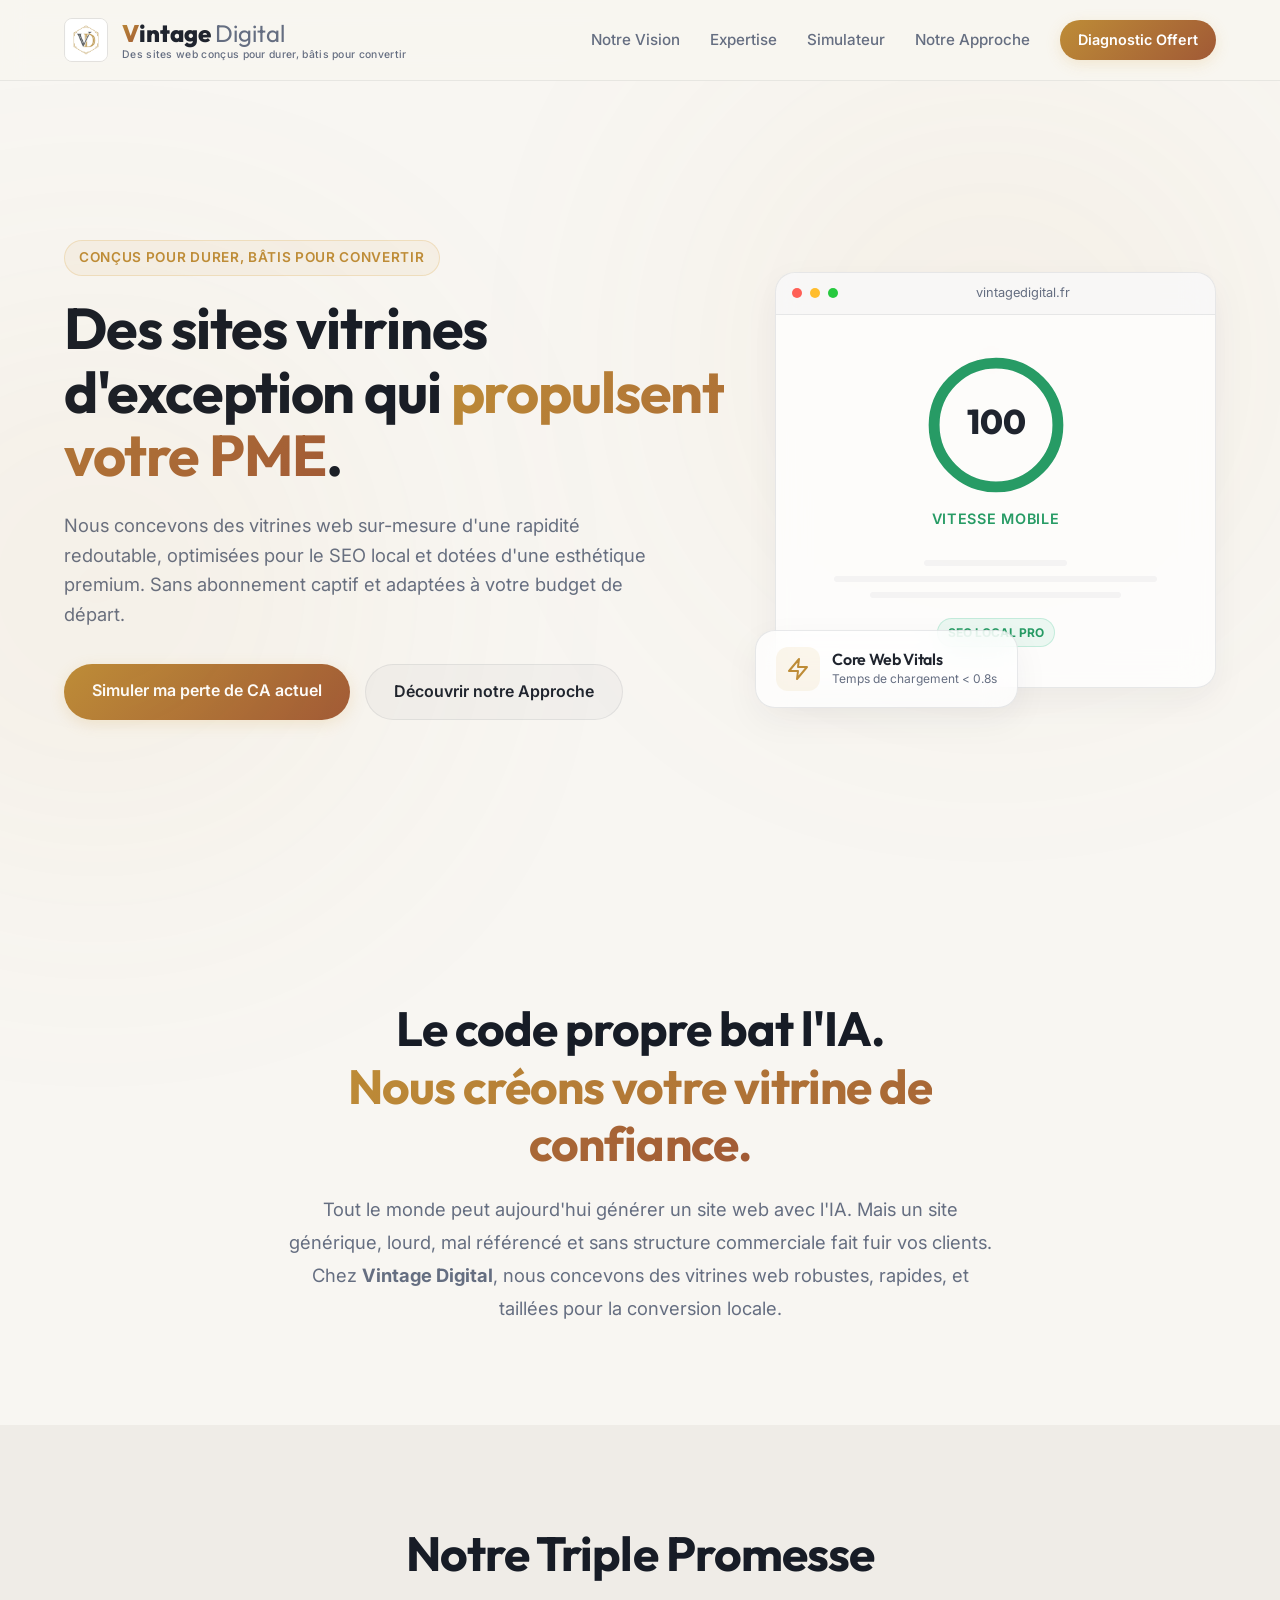
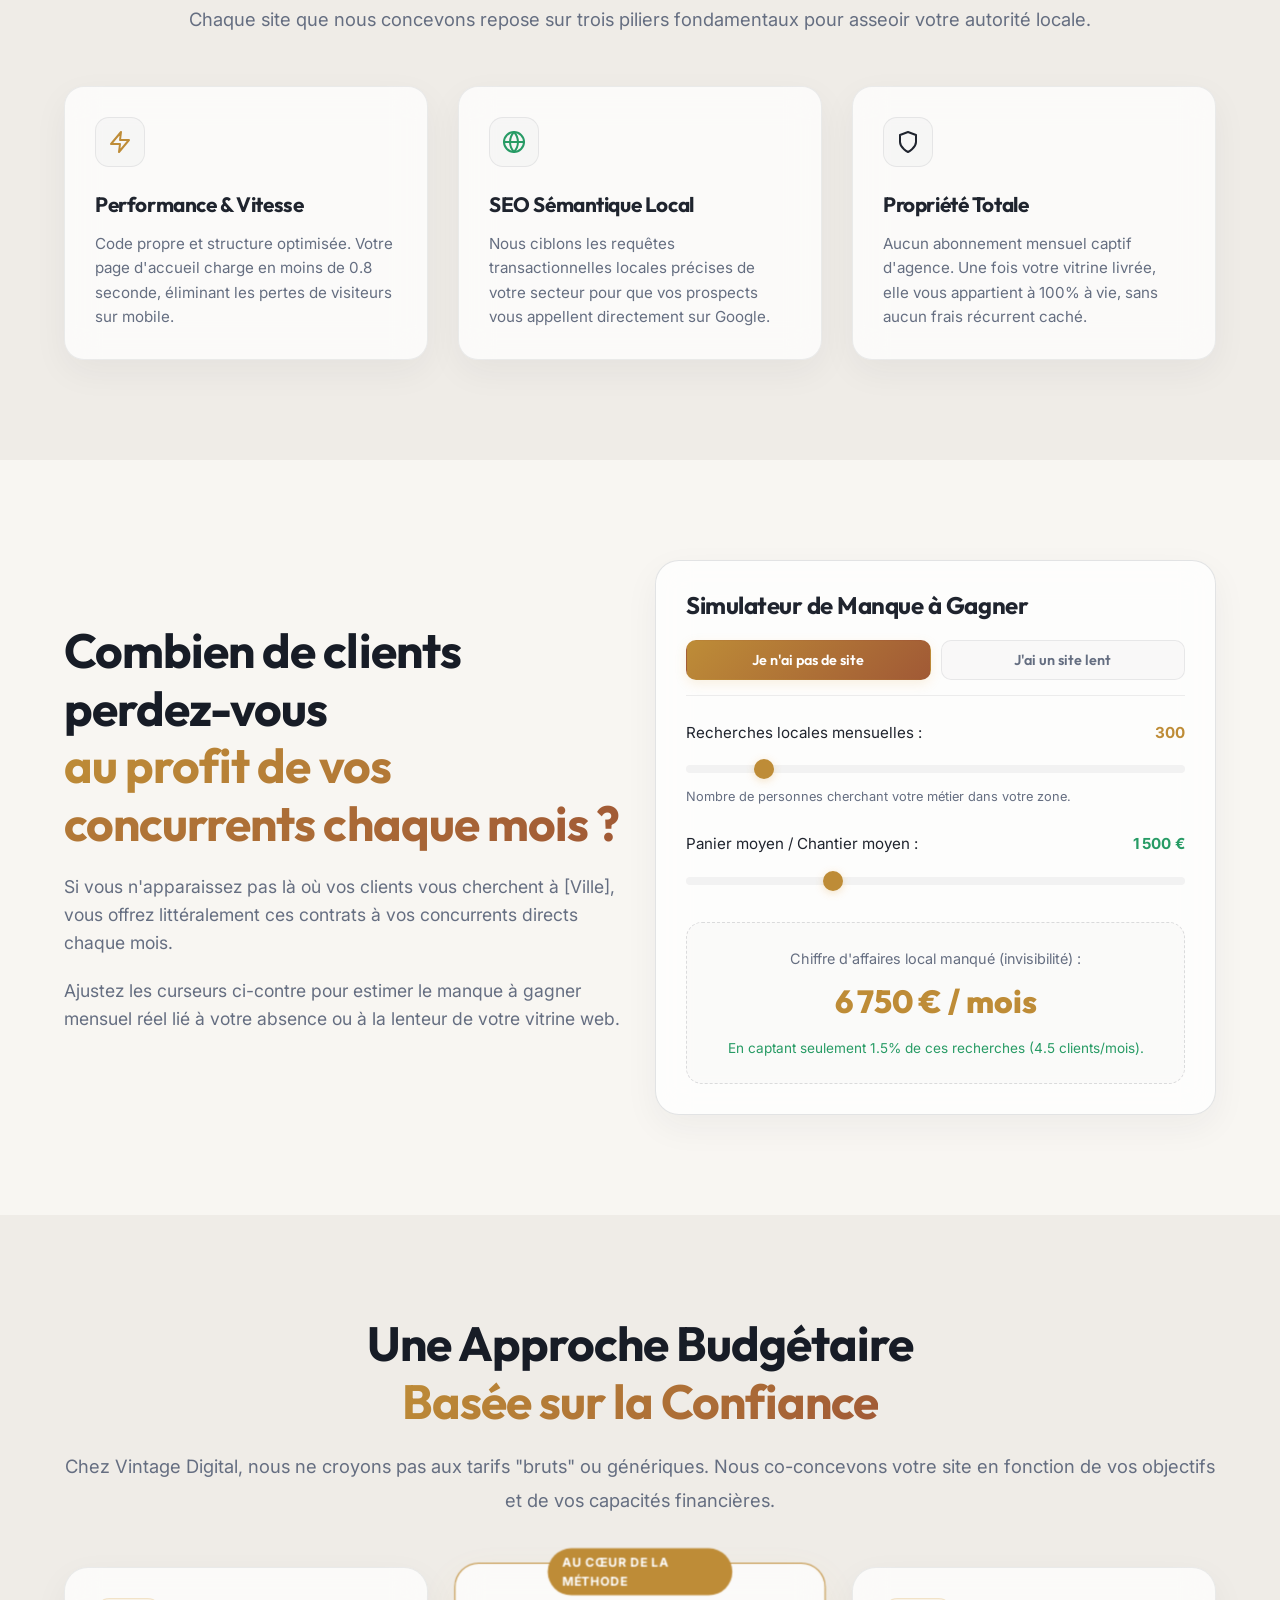
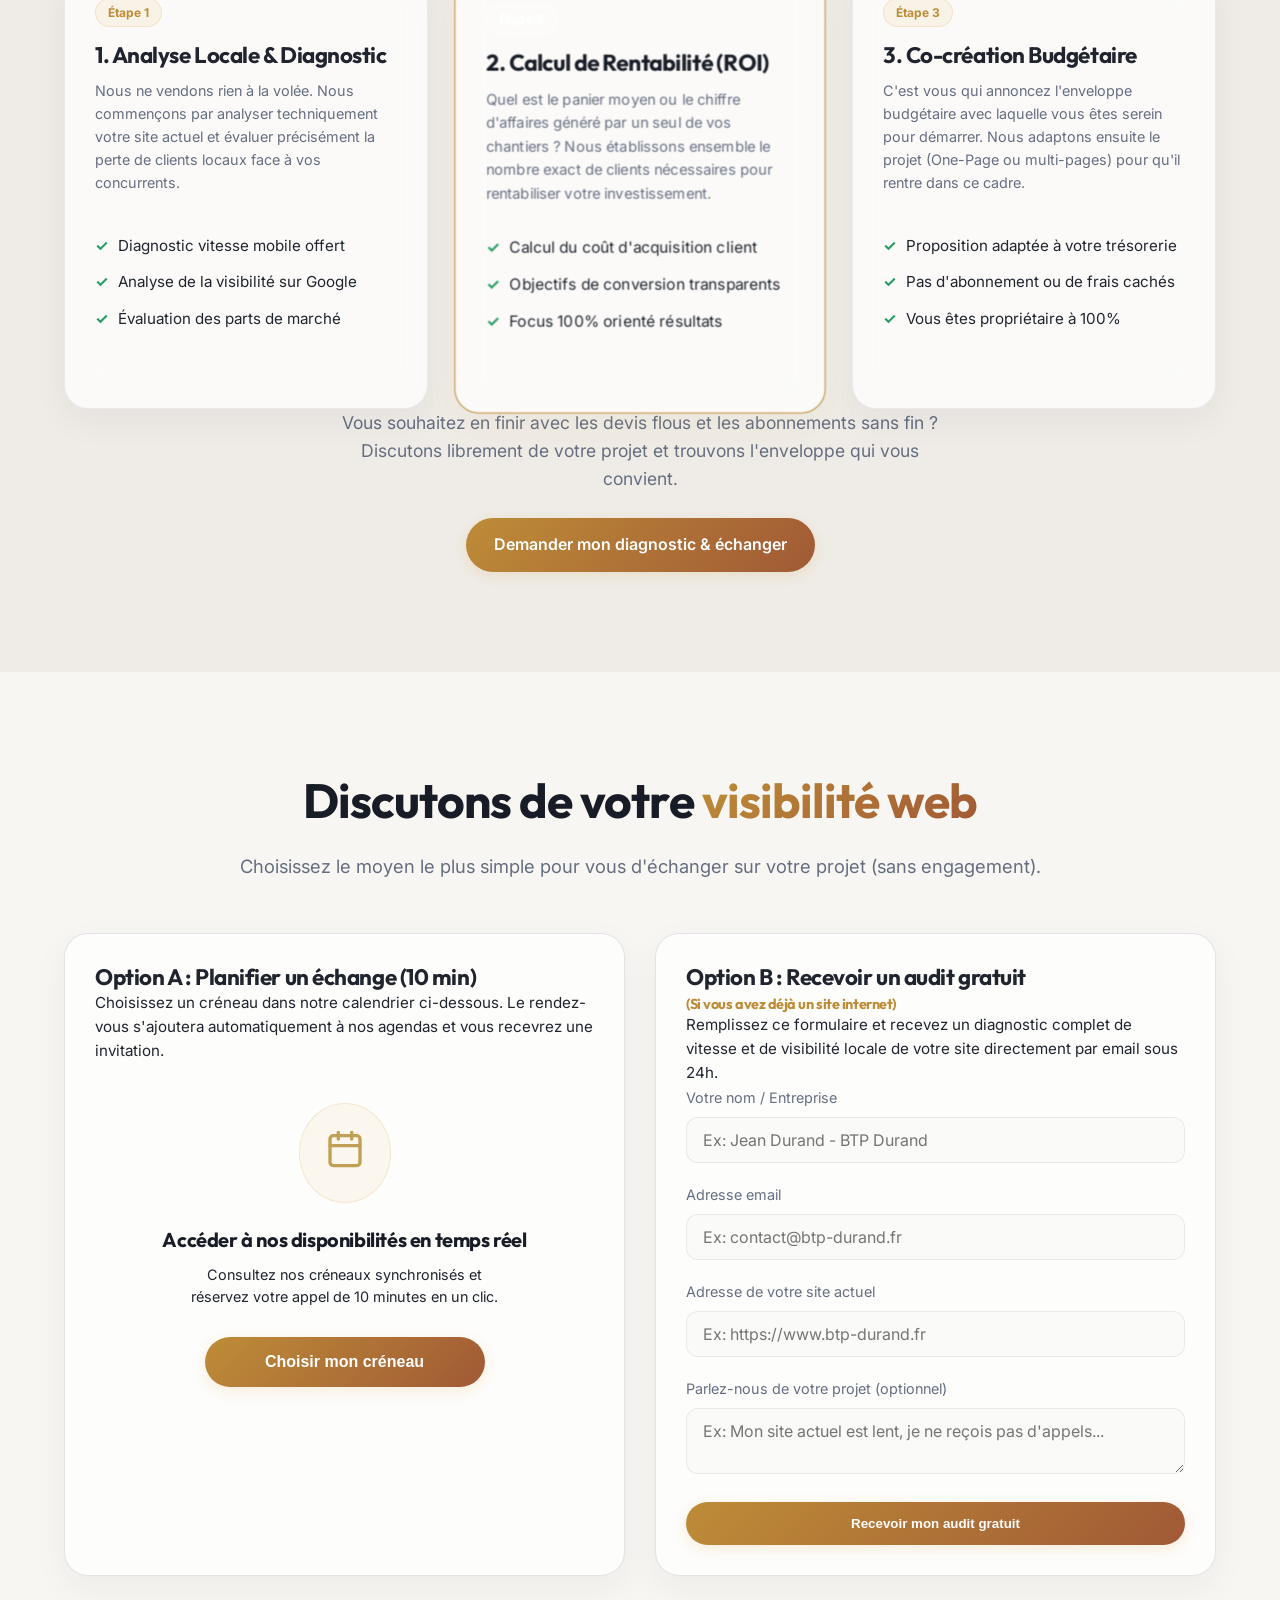
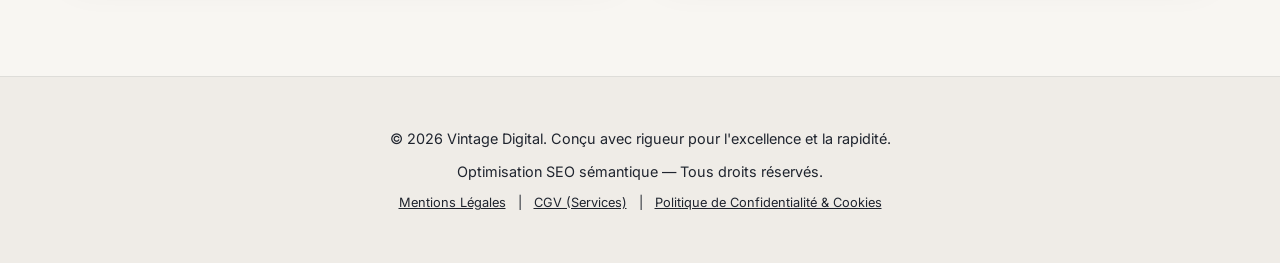
==== index.html @ baa90aeb "Initial commit - Vintage Digital" ====
<!DOCTYPE html>
<html lang="fr">
<head>
    <meta charset="UTF-8">
    <meta name="viewport" content="width=device-width, initial-scale=1.0">
    <title>Vintage Digital — Créateur de Vitrines Web Premium & SEO pour PME</title>
    <meta name="description" content="Vintage Digital conçoit des sites vitrines propres, robustes, ultra-rapides et optimisés pour le SEO. Propulsez votre entreprise locale grâce à un design d'exception.">
    <!-- Google Fonts -->
    <link rel="preconnect" href="https://fonts.googleapis.com">
    <link rel="preconnect" href="https://fonts.gstatic.com" crossorigin>
    <link href="https://fonts.googleapis.com/css2?family=Inter:wght@300;400;500;600;700&family=Outfit:wght@400;500;600;700;800&display=swap" rel="stylesheet">
    <!-- Style CSS -->
    <link rel="stylesheet" href="index.css">
</head>
<body>

    <!-- Header / Navigation -->
    <header class="main-header">
        <div class="container header-container">
            <a href="#" class="logo flex items-center">
                <img src="logo.png" alt="Vintage Digital Logo" class="header-logo">
                <div class="logo-text">
                    <span class="logo-brand"><span class="logo-accent">V</span>intage <span class="logo-sub">Digital</span></span>
                    <span class="logo-slogan">Des sites web conçus pour durer, bâtis pour convertir</span>
                </div>
            </a>
            <nav class="main-nav" id="main-nav">
                <a href="#about" class="nav-link">Notre Vision</a>
                <a href="#features" class="nav-link">Expertise</a>
                <a href="#calculator" class="nav-link">Simulateur</a>
                <a href="#pricing" class="nav-link">Notre Approche</a>
                <a href="#contact" class="btn-wow btn-nav">Diagnostic Offert</a>
            </nav>
            <button class="menu-toggle" id="menu-toggle" aria-label="Ouvrir le menu">
                <svg width="24" height="24" viewBox="0 0 24 24" fill="none" stroke="currentColor" stroke-width="2" stroke-linecap="round" stroke-linejoin="round"><line x1="3" y1="12" x2="21" y2="12"></line><line x1="3" y1="6" x2="21" y2="6"></line><line x1="3" y1="18" x2="21" y2="18"></line></svg>
            </button>
        </div>
    </header>

    <!-- Hero Section -->
    <section class="hero-section">
        <div class="glow-orb orb-1"></div>
        <div class="glow-orb orb-2"></div>
        <div class="container hero-container">
            <div class="hero-content">
                <div class="badge">Conçus pour durer, bâtis pour convertir</div>
                <h1 class="hero-title">
                    Des sites vitrines d'exception qui <span class="gradient-text">propulsent votre PME</span>.
                </h1>
                <p class="hero-description">
                    Nous concevons des vitrines web sur-mesure d'une rapidité redoutable, optimisées pour le SEO local et dotées d'une esthétique premium. Sans abonnement captif et adaptées à votre budget de départ.
                </p>
                <div class="hero-actions">
                    <a href="#calculator" class="btn-wow">Simuler ma perte de CA actuel</a>
                    <a href="#pricing" class="btn-secondary">Découvrir notre Approche</a>
                </div>
            </div>
            
            <div class="hero-visual">
                <div class="glass-card visual-card animate-float">
                    <div class="visual-card-header">
                        <span class="dot red"></span>
                        <span class="dot yellow"></span>
                        <span class="dot green"></span>
                        <span class="url">vintagedigital.fr</span>
                    </div>
                    <div class="visual-card-body">
                        <div class="performance-circle">
                            <svg viewBox="0 0 36 36" class="circular-chart emerald">
                                <path class="circle-bg" d="M18 2.0845 a 15.9155 15.9155 0 0 1 0 31.831 a 15.9155 15.9155 0 0 1 0 -31.831" />
                                <path class="circle" stroke-dasharray="100, 100" d="M18 2.0845 a 15.9155 15.9155 0 0 1 0 31.831 a 15.9155 15.9155 0 0 1 0 -31.831" />
                                <text x="18" y="20.35" class="percentage">100</text>
                             </svg>
                            <span class="label">Vitesse Mobile</span>
                        </div>
                        <div class="mockup-content">
                            <div class="line short"></div>
                            <div class="line long"></div>
                            <div class="line medium"></div>
                            <div class="badge-mini">SEO LOCAL PRO</div>
                        </div>
                    </div>
                </div>
                
                <!-- Floating Google PageSpeed widget -->
                <div class="glass-card logo-widget animate-float-delayed">
                    <div class="logo-widget-inner">
                        <div class="icon-pulse">
                            <svg width="24" height="24" viewBox="0 0 24 24" fill="none" stroke="currentColor" stroke-width="2" stroke-linecap="round" stroke-linejoin="round" class="text-accent"><polygon points="13 2 3 14 12 14 11 22 21 10 12 10 13 2"></polygon></svg>
                        </div>
                        <div>
                            <h4>Core Web Vitals</h4>
                            <p>Temps de chargement &lt; 0.8s</p>
                        </div>
                    </div>
                </div>
            </div>
        </div>
    </section>

    <!-- Vision / About -->
    <section id="about" class="section">
        <div class="container text-center max-w-3xl">
            <h2 class="section-title">Le code propre bat l'IA.<br><span class="gradient-text">Nous créons votre vitrine de confiance.</span></h2>
            <p class="section-subtitle">
                Tout le monde peut aujourd'hui générer un site web avec l'IA. Mais un site générique, lourd, mal référencé et sans structure commerciale fait fuir vos clients. Chez <strong>Vintage Digital</strong>, nous concevons des vitrines web robustes, rapides, et taillées pour la conversion locale.
            </p>
        </div>
    </section>

    <!-- Features / Expertise -->
    <section id="features" class="section bg-alt">
        <div class="container">
            <div class="text-center mb-50">
                <h2 class="section-title">Notre Triple Promesse</h2>
                <p class="section-subtitle">Chaque site que nous concevons repose sur trois piliers fondamentaux pour asseoir votre autorité locale.</p>
            </div>
            
            <div class="grid grid-3">
                <!-- Feature 1 -->
                <div class="glass-card feature-card">
                    <div class="feature-icon">
                        <svg width="24" height="24" viewBox="0 0 24 24" fill="none" stroke="currentColor" stroke-width="2" stroke-linecap="round" stroke-linejoin="round" class="text-indigo"><polygon points="13 2 3 14 12 14 11 22 21 10 12 10 13 2"></polygon></svg>
                    </div>
                    <h3>Performance & Vitesse</h3>
                    <p>Code propre et structure optimisée. Votre page d'accueil charge en moins de 0.8 seconde, éliminant les pertes de visiteurs sur mobile.</p>
                </div>
                
                <!-- Feature 2 -->
                <div class="glass-card feature-card">
                    <div class="feature-icon">
                        <svg width="24" height="24" viewBox="0 0 24 24" fill="none" stroke="currentColor" stroke-width="2" stroke-linecap="round" stroke-linejoin="round" class="text-emerald"><circle cx="12" cy="12" r="10"></circle><line x1="2" y1="12" x2="22" y2="12"></line><path d="M12 2a15.3 15.3 0 0 1 4 10 15.3 15.3 0 0 1-4 10 15.3 15.3 0 0 1-4-10 15.3 15.3 0 0 1 4-10z"></path></svg>
                    </div>
                    <h3>SEO Sémantique Local</h3>
                    <p>Nous ciblons les requêtes transactionnelles locales précises de votre secteur pour que vos prospects vous appellent directement sur Google.</p>
                </div>
                
                <!-- Feature 3 -->
                <div class="glass-card feature-card">
                    <div class="feature-icon">
                        <svg width="24" height="24" viewBox="0 0 24 24" fill="none" stroke="currentColor" stroke-width="2" stroke-linecap="round" stroke-linejoin="round" class="text-pink"><path d="M12 22s8-4 8-10V5l-8-3-8 3v7c0 6 8 10 8 10z"></path></svg>
                    </div>
                    <h3>Propriété Totale</h3>
                    <p>Aucun abonnement mensuel captif d'agence. Une fois votre vitrine livrée, elle vous appartient à 100% à vie, sans aucun frais récurrent caché.</p>
                </div>
            </div>
        </div>
    </section>

    <!-- Interactive Calculator -->
    <section id="calculator" class="section">
        <div class="container">
            <div class="grid grid-2-equal items-center">
                <div>
                    <h2 class="section-title">Combien de clients perdez-vous <br><span class="gradient-text">au profit de vos concurrents chaque mois ?</span></h2>
                    <p class="section-description" id="calc-desc-text">
                        Si vous n'apparaissez pas là où vos clients vous cherchent à [Ville], vous offrez littéralement ces contrats à vos concurrents directs chaque mois.
                    </p>
                    <p class="section-description text-muted" id="calc-hint-text">
                        Ajustez les curseurs ci-contre pour estimer le manque à gagner mensuel réel lié à votre absence ou à la lenteur de votre vitrine web.
                    </p>
                </div>
                
                <div>
                    <div class="glass-card calc-card">
                        <h3>Simulateur de Manque à Gagner</h3>
                        
                        <div class="calc-tabs">
                            <button class="calc-tab-btn active" id="tab-no-site" type="button">Je n'ai pas de site</button>
                            <button class="calc-tab-btn" id="tab-slow-site" type="button">J'ai un site lent</button>
                        </div>
                        
                        <!-- Path A: No site -->
                        <div id="inputs-no-site" class="calc-inputs-container">
                            <div class="calc-input-group">
                                <label for="volume-range">Recherches locales mensuelles : <span id="volume-val" class="text-indigo font-bold">300</span></label>
                                <input type="range" id="volume-range" min="100" max="1500" step="50" value="300">
                                <span class="range-hint">Nombre de personnes cherchant votre métier dans votre zone.</span>
                            </div>
                            
                            <div class="calc-input-group">
                                <label for="client-val-range">Panier moyen / Chantier moyen : <span id="client-val-val" class="text-emerald font-bold">1 500 €</span></label>
                                <input type="range" id="client-val-range" min="100" max="5000" step="100" value="1500">
                            </div>
                        </div>
                        
                        <!-- Path B: Slow site (hidden by default) -->
                        <div id="inputs-slow-site" class="calc-inputs-container hidden">
                            <div class="calc-input-group">
                                <label for="speed-range">Vitesse de chargement actuelle : <span id="speed-val" class="text-indigo font-bold">4.0s</span></label>
                                <input type="range" id="speed-range" min="1" max="8" step="0.5" value="4">
                                <span class="range-hint">Recommandé par Google : <span class="text-emerald font-bold">&lt; 1s</span></span>
                            </div>
                            
                            <div class="calc-input-group">
                                <label for="rev-range">Chiffre d'affaires mensuel estimé : <span id="rev-val" class="text-emerald font-bold">15 000 €</span></label>
                                <input type="range" id="rev-range" min="2000" max="80000" step="2000" value="15000">
                            </div>
                        </div>
                        
                        <!-- Shared Result -->
                        <div class="calc-result">
                            <span class="result-label" id="result-label-text">Manque à gagner mensuel estimé :</span>
                            <span class="result-value" id="loss-val">4 500 € / mois</span>
                            <p class="result-note" id="result-note-text">Avec un site vitrine optimisé Vintage Digital, captez ces appels en continu.</p>
                        </div>
                    </div>
                </div>
            </div>
        </div>
    </section>

    <!-- Pricing Section / Notre Approche -->
    <section id="pricing" class="section bg-alt">
        <div class="container">
            <div class="text-center mb-50">
                <h2 class="section-title">Une Approche Budgétaire <br><span class="gradient-text">Basée sur la Confiance</span></h2>
                <p class="section-subtitle">Chez Vintage Digital, nous ne croyons pas aux tarifs "bruts" ou génériques. Nous co-concevons votre site en fonction de vos objectifs et de vos capacités financières.</p>
            </div>
            
            <div class="grid grid-3">
                <!-- Step 1 -->
                <div class="glass-card pricing-card">
                    <div class="plan-header">
                        <div class="badge-step">Étape 1</div>
                        <h4>1. Analyse Locale & Diagnostic</h4>
                        <p class="plan-desc" style="margin-top: 10px;">Nous ne vendons rien à la volée. Nous commençons par analyser techniquement votre site actuel et évaluer précisément la perte de clients locaux face à vos concurrents.</p>
                    </div>
                    <div class="plan-features">
                        <ul>
                            <li><span class="check">✓</span> Diagnostic vitesse mobile offert</li>
                            <li><span class="check">✓</span> Analyse de la visibilité sur Google</li>
                            <li><span class="check">✓</span> Évaluation des parts de marché</li>
                        </ul>
                    </div>
                </div>
                
                <!-- Step 2 (Featured) -->
                <div class="glass-card pricing-card featured">
                    <div class="popular-badge">Au cœur de la méthode</div>
                    <div class="plan-header">
                        <div class="badge-step-light">Étape 2</div>
                        <h4 style="color: var(--color-slate-dark);">2. Calcul de Rentabilité (ROI)</h4>
                        <p class="plan-desc" style="color: var(--text-muted); margin-top: 10px;">Quel est le panier moyen ou le chiffre d'affaires généré par un seul de vos chantiers ? Nous établissons ensemble le nombre exact de clients nécessaires pour rentabiliser votre investissement.</p>
                    </div>
                    <div class="plan-features">
                        <ul>
                            <li><span class="check">✓</span> Calcul du coût d'acquisition client</li>
                            <li><span class="check">✓</span> Objectifs de conversion transparents</li>
                            <li><span class="check">✓</span> Focus 100% orienté résultats</li>
                        </ul>
                    </div>
                </div>
                
                <!-- Step 3 -->
                <div class="glass-card pricing-card">
                    <div class="plan-header">
                        <div class="badge-step">Étape 3</div>
                        <h4>3. Co-création Budgétaire</h4>
                        <p class="plan-desc" style="margin-top: 10px;">C'est vous qui annoncez l'enveloppe budgétaire avec laquelle vous êtes serein pour démarrer. Nous adaptons ensuite le projet (One-Page ou multi-pages) pour qu'il rentre dans ce cadre.</p>
                    </div>
                    <div class="plan-features">
                        <ul>
                            <li><span class="check">✓</span> Proposition adaptée à votre trésorerie</li>
                            <li><span class="check">✓</span> Pas d'abonnement ou de frais cachés</li>
                            <li><span class="check">✓</span> Vous êtes propriétaire à 100%</li>
                        </ul>
                    </div>
                </div>
            </div>
            
            <div class="text-center mt-50">
                <p class="section-description" style="max-width: 600px; margin: 0 auto 25px auto;">
                    Vous souhaitez en finir avec les devis flous et les abonnements sans fin ? Discutons librement de votre projet et trouvons l'enveloppe qui vous convient.
                </p>
                <a href="#contact" class="btn-wow">Demander mon diagnostic & échanger</a>
            </div>
        </div>
    </section>

    <!-- Contact Section -->
    <section id="contact" class="section">
        <div class="container">
            <div class="text-center mb-50">
                <h2 class="section-title">Discutons de votre <span class="gradient-text">visibilité web</span></h2>
                <p class="section-subtitle">Choisissez le moyen le plus simple pour vous d'échanger sur votre projet (sans engagement).</p>
            </div>
            
            <div class="grid grid-2-equal">
                <!-- Column 1: Calendly -->
                <div class="glass-card contact-card">
                    <h3 class="mb-20" style="font-size: 1.4rem;">Option A : Planifier un échange (10 min)</h3>
                    <p class="text-muted mb-20" style="font-size: 0.95rem;">Choisissez un créneau dans notre calendrier ci-dessous. Le rendez-vous s'ajoutera automatiquement à nos agendas et vous recevrez une invitation.</p>
                    
                    <!-- Cal.com Widget Custom Styled (Gold, Ardoise, Crème) -->
                    <div class="calendar-teaser-container" style="text-align: center; padding: 40px 20px; display: flex; flex-direction: column; align-items: center; justify-content: center; min-height: 350px;">
                        <div class="calendar-icon-wrapper" style="background: rgba(217, 167, 74, 0.08); border-radius: 50%; padding: 25px; margin-bottom: 25px; border: 1px solid rgba(217, 167, 74, 0.2); animation: pulse 2.5s infinite;">
                            <svg width="40" height="40" viewBox="0 0 24 24" fill="none" stroke="#bfa054" stroke-width="2" stroke-linecap="round" stroke-linejoin="round" class="feather feather-calendar"><rect x="3" y="4" width="18" height="18" rx="2" ry="2"></rect><line x1="16" y1="2" x2="16" y2="6"></line><line x1="8" y1="2" x2="8" y2="6"></line><line x1="3" y1="10" x2="21" y2="10"></line></svg>
                        </div>
                        <h4 style="font-size: 1.25rem; font-family: var(--font-heading); margin-bottom: 12px; color: var(--color-slate-dark);">Accéder à nos disponibilités en temps réel</h4>
                        <p class="text-muted" style="font-size: 0.9rem; max-width: 320px; margin-bottom: 30px; line-height: 1.5;">Consultez nos créneaux synchronisés et réservez votre appel de 10 minutes en un clic.</p>
                        
                        <button data-cal-link="vintage-digital-1aadmo/appel-decouverte-10-min" data-cal-config='{"theme":"light"}' class="btn-wow" style="padding: 16px 36px; font-size: 1rem; width: 100%; max-width: 280px;">Choisir mon créneau</button>
                    </div>

                    <script type="text/javascript">
                      (function (C, A, L) {
                        let p = function (a, ar) { a.q.push(ar); };
                        let d = C.document; C.Cal = C.Cal || function () {
                          let cal = C.Cal; let ar = arguments;
                          if (!cal.loaded) {
                            cal.ns = {}; cal.q = cal.q || [];
                            d.head.appendChild(d.createElement("script")).src = A;
                            cal.loaded = true;
                          }
                          if (ar[0] === L) {
                            const api = function () { p(api, arguments); };
                            const namespace = ar[1];
                            api.q = api.q || [];
                            if (typeof namespace === "string") {
                              cal.ns[namespace] = cal.ns[namespace] || api;
                              p(cal.ns[namespace], ar);
                              p(cal, ["initNamespace", namespace]);
                            } else p(cal, ar);
                            return;
                          }
                          p(cal, ar);
                        };
                      })(window, "https://app.cal.com/embed/embed.js", "init");
                      
                      Cal("init", { origin: "https://cal.com" });
                      Cal("ui", {
                        styles: {
                          branding: {
                            brandColor: "#bfa054"
                          }
                        }
                      });
                    </script>
                </div>
                
                <!-- Column 2: Web3Forms -->
                <div class="glass-card contact-card">
                    <h3 class="mb-20" style="font-size: 1.4rem;">Option B : Recevoir un audit gratuit <span style="font-size: 0.9rem; color: var(--color-gold); display: block; margin-top: 5px;">(Si vous avez déjà un site internet)</span></h3>
                    <p class="text-muted mb-20" style="font-size: 0.95rem;">Remplissez ce formulaire et recevez un diagnostic complet de vitesse et de visibilité locale de votre site directement par email sous 24h.</p>
                    
                    <form action="https://api.web3forms.com/submit" method="POST" id="contact-form">
                        <!-- Clé d'accès gratuite à récupérer sur web3forms.com pour contact@vintagedigital.fr -->
                        <input type="hidden" name="access_key" value="61b870ed-7a08-4e9a-b769-940f2c7f8785">
                        <input type="hidden" name="subject" value="Nouvelle demande d'audit - Vintage Digital">
                        <input type="hidden" name="from_name" value="Vintage Digital Website">
                        
                        <div class="form-group">
                            <label for="name">Votre nom / Entreprise</label>
                            <input type="text" id="name" name="name" required placeholder="Ex: Jean Durand - BTP Durand">
                        </div>
                        <div class="form-group">
                            <label for="email">Adresse email</label>
                            <input type="email" id="email" name="email" required placeholder="Ex: contact@btp-durand.fr">
                        </div>
                        <div class="form-group">
                            <label for="website">Adresse de votre site actuel</label>
                            <input type="url" id="website" name="website" required placeholder="Ex: https://www.btp-durand.fr">
                        </div>
                        <div class="form-group">
                            <label for="message">Parlez-nous de votre projet (optionnel)</label>
                            <textarea id="message" name="message" rows="2" placeholder="Ex: Mon site actuel est lent, je ne reçois pas d'appels..."></textarea>
                        </div>
                        <button type="submit" class="btn-wow w-full">Recevoir mon audit gratuit</button>
                    </form>
                    <div id="form-success" class="text-center text-emerald font-bold mt-20 hidden">
                        Merci ! Votre demande a bien été envoyée. Vous recevrez votre diagnostic par email sous 24h.
                    </div>
                </div>
            </div>
        </div>
    </section>

    <!-- Footer -->
    <footer class="main-footer">
        <div class="container text-center">
            <p>&copy; 2026 Vintage Digital. Conçu avec rigueur pour l'excellence et la rapidité.</p>
            <p class="text-muted mt-10">
                Optimisation SEO sémantique — Tous droits réservés.
            </p>
            <p class="text-muted mt-10" style="font-size: 0.8rem;">
                <a href="mentions-legales.html" style="text-decoration: underline; margin: 0 8px;">Mentions Légales</a> | 
                <a href="cgv.html" style="text-decoration: underline; margin: 0 8px;">CGV (Services)</a> | 
                <a href="politique-confidentialite.html" style="text-decoration: underline; margin: 0 8px;">Politique de Confidentialité & Cookies</a>
            </p>
        </div>
    </footer>

    <!-- Script JS -->
    <script src="index.js"></script>
</body>
</html>
---- index.css ----
/* ----------------------------------------------------
   VINTAGE DIGITAL — DESIGN SYSTEM & TOKENS (LUXURY SILK LIGHT)
------------------------------------------------------- */

:root {
    /* Color Tokens (HSL) - High-End Light Theme */
    --bg-main: hsl(40, 30%, 96%);      /* Crème de soie - Lumineux, chaleureux et rassurant */
    --bg-alt: hsl(40, 20%, 92%);       /* Sable doux pour les démarcations */
    --text-primary: hsl(220, 20%, 15%); /* Gris ardoise de luxe pour une lisibilité parfaite */
    --text-muted: hsl(220, 12%, 45%);   /* Gris ardoise atténué */
    
    --color-gold: hsl(38, 55%, 48%);    /* Or chaud brossé de prestige */
    --color-emerald: hsl(152, 60%, 38%); /* Vert Menthe - Performance / Succès */
    --color-slate-dark: hsl(220, 25%, 12%);
    
    --accent-gradient: linear-gradient(135deg, var(--color-gold) 0%, hsl(20, 50%, 42%) 100%); /* Or à Bronze */
    --accent-gradient-hover: linear-gradient(135deg, hsl(38, 65%, 52%) 0%, hsl(20, 60%, 46%) 100%);
    
    /* Spacing & Layout Tokens */
    --font-heading: 'Outfit', sans-serif;
    --font-body: 'Inter', sans-serif;
    
    /* Glossy Light Glassmorphism */
    --glass-bg: rgba(255, 255, 255, 0.75);
    --glass-border: rgba(30, 41, 59, 0.08);
    --glass-shadow: 0 12px 35px 0 rgba(30, 41, 59, 0.05);
}

/* Reset & Base Styles */
* {
    margin: 0;
    padding: 0;
    box-sizing: border-box;
}

html {
    scroll-behavior: smooth;
    font-size: 16px;
}

body {
    background-color: var(--bg-main);
    color: var(--text-primary);
    font-family: var(--font-body);
    line-height: 1.6;
    overflow-x: hidden;
}

.container {
    width: 100%;
    max-width: 1200px;
    margin: 0 auto;
    padding: 0 24px;
}

a {
    color: inherit;
    text-decoration: none;
}

/* Typography elements */
h1, h2, h3, h4 {
    font-family: var(--font-heading);
    font-weight: 700;
    letter-spacing: -0.02em;
    line-height: 1.2;
}

.gradient-text {
    background: var(--accent-gradient);
    -webkit-background-clip: text;
    -webkit-text-fill-color: transparent;
    background-clip: text;
}

/* Glow Orbs in background (Warm Gold decorative lights) */
.glow-orb {
    position: absolute;
    width: 450px;
    height: 450px;
    border-radius: 50%;
    filter: blur(160px);
    opacity: 0.1; /* Lumière diffuse discrète */
    z-index: 0;
    pointer-events: none;
}

.orb-1 {
    top: 15%;
    right: 5%;
    background-color: var(--color-gold);
}

.orb-2 {
    top: 40%;
    left: -10%;
    background-color: var(--color-gold);
}

/* Helper spacing utility */
.section {
    padding: 100px 0;
    position: relative;
    scroll-margin-top: 80px;
}

.bg-alt {
    background-color: var(--bg-alt);
}

.text-center {
    text-align: center;
}

.mb-30 {
    margin-bottom: 30px;
}

.mb-50 {
    margin-bottom: 50px;
}

.mt-10 {
    margin-top: 10px;
}

.mt-20 {
    margin-top: 20px;
}

.font-bold {
    font-weight: 700;
}

.text-indigo {
    color: var(--color-gold);
}

.text-emerald {
    color: var(--color-emerald);
}

.max-w-3xl {
    max-width: 768px;
    margin: 0 auto;
}

.max-w-xl {
    max-width: 550px;
    margin: 0 auto;
}

.hidden {
    display: none !important;
}

.w-full {
    width: 100%;
}

/* ----------------------------------------------------
   COMPONENTS
------------------------------------------------------- */

/* Glassmorphism Card base */
.glass-card {
    background: var(--glass-bg);
    backdrop-filter: blur(16px);
    -webkit-backdrop-filter: blur(16px);
    border: 1px solid var(--glass-border);
    border-radius: 20px;
    padding: 30px;
    box-shadow: var(--glass-shadow);
    transition: all 0.4s cubic-bezier(0.4, 0, 0.2, 1);
}

/* Buttons */
.btn-wow {
    background: var(--accent-gradient);
    color: #ffffff;
    font-weight: 600;
    padding: 14px 28px;
    border: none;
    border-radius: 9999px;
    cursor: pointer;
    display: inline-block;
    transition: transform 0.2s ease, box-shadow 0.2s ease;
    box-shadow: 0 4px 15px rgba(217, 167, 74, 0.2);
}

.btn-wow:hover {
    transform: translateY(-2px);
    box-shadow: 0 8px 25px rgba(217, 167, 74, 0.35);
}

.btn-wow:active {
    transform: translateY(0);
}

.btn-secondary {
    background: rgba(30, 41, 59, 0.03);
    color: var(--text-primary);
    font-weight: 600;
    padding: 14px 28px;
    border: 1px solid var(--glass-border);
    border-radius: 9999px;
    cursor: pointer;
    display: inline-block;
    transition: all 0.2s ease;
}

.btn-secondary:hover {
    background: rgba(30, 41, 59, 0.06);
    border-color: rgba(30, 41, 59, 0.18);
}

/* Grid Layouts */
.grid {
    display: grid;
    gap: 30px;
}

.grid-3 {
    grid-template-columns: repeat(auto-fit, minmax(300px, 1fr));
}

.grid-2-equal {
    grid-template-columns: 1fr;
}

@media (min-width: 768px) {
    .grid-2-equal {
        grid-template-columns: repeat(2, 1fr);
    }
}

.items-center {
    align-items: center;
}

/* ----------------------------------------------------
   HEADER & NAVIGATION
------------------------------------------------------- */

.main-header {
    position: fixed;
    top: 0;
    left: 0;
    width: 100%;
    z-index: 100;
    background: rgba(248, 246, 240, 0.85); /* Crème chaud transparent */
    backdrop-filter: blur(12px);
    -webkit-backdrop-filter: blur(12px);
    border-bottom: 1px solid var(--glass-border);
    padding: 18px 0;
}

.header-container {
    display: flex;
    justify-content: space-between;
    align-items: center;
}

.logo {
    display: flex;
    align-items: center;
    gap: 14px;
}

.header-logo {
    height: 44px;
    width: auto;
    border-radius: 8px;
    border: 1px solid rgba(30, 41, 59, 0.1);
}

.logo-text {
    display: flex;
    flex-direction: column;
    line-height: 1.1;
}

.logo-brand {
    font-family: var(--font-heading);
    font-size: 1.5rem;
    font-weight: 800;
    color: var(--text-primary);
}

.logo-accent {
    color: var(--color-gold);
    background: var(--accent-gradient);
    -webkit-background-clip: text;
    -webkit-text-fill-color: transparent;
}

.logo-sub {
    font-weight: 400;
    color: var(--text-muted);
}

.logo-slogan {
    font-family: var(--font-body);
    font-size: 0.65rem;
    font-weight: 500;
    color: var(--text-muted);
    letter-spacing: 0.03em;
    margin-top: 3px;
    display: none;
}

@media (min-width: 576px) {
    .logo-slogan {
        display: block;
    }
}

.main-nav {
    display: none;
    gap: 30px;
    align-items: center;
}

.nav-link {
    font-size: 0.95rem;
    font-weight: 500;
    color: var(--text-muted);
    transition: color 0.2s ease;
}

.nav-link:hover {
    color: var(--text-primary);
}

.btn-nav {
    padding: 8px 18px;
    font-size: 0.9rem;
}

.menu-toggle {
    background: none;
    border: none;
    color: var(--text-primary);
    cursor: pointer;
}

@media (min-width: 992px) {
    .main-nav {
        display: flex;
    }
    .menu-toggle {
        display: none;
    }
}

/* Mobile Nav Active State */
.main-nav.active {
    display: flex;
    flex-direction: column;
    position: absolute;
    top: 100%;
    left: 0;
    width: 100%;
    background-color: var(--bg-main);
    padding: 30px;
    border-bottom: 1px solid var(--glass-border);
    animation: slideDown 0.3s ease forwards;
}

@keyframes slideDown {
    from { transform: translateY(-10px); opacity: 0; }
    to { transform: translateY(0); opacity: 1; }
}

/* ----------------------------------------------------
   HERO SECTION
------------------------------------------------------- */

.hero-section {
    padding: 160px 0 100px 0;
    min-height: 100vh;
    display: flex;
    align-items: center;
    position: relative;
}

.hero-container {
    display: grid;
    grid-template-columns: 1fr;
    gap: 50px;
    align-items: center;
}

@media (min-width: 992px) {
    .hero-container {
        grid-template-columns: 1.2fr 0.8fr;
    }
}

.badge {
    background: rgba(217, 167, 74, 0.08);
    color: var(--color-gold);
    font-weight: 600;
    padding: 6px 14px;
    border-radius: 999px;
    display: inline-block;
    font-size: 0.85rem;
    letter-spacing: 0.05em;
    text-transform: uppercase;
    border: 1px solid rgba(217, 167, 74, 0.25);
    margin-bottom: 20px;
}

.hero-title {
    font-size: 2.8rem;
    line-height: 1.1;
    margin-bottom: 25px;
    color: var(--color-slate-dark);
}

@media (min-width: 768px) {
    .hero-title {
        font-size: 3.6rem;
    }
}

.hero-description {
    font-size: 1.15rem;
    color: var(--text-muted);
    margin-bottom: 35px;
    max-width: 600px;
}

.hero-actions {
    display: flex;
    gap: 15px;
    flex-wrap: wrap;
}

/* Floating Animations */
.animate-float {
    animation: float 6s ease-in-out infinite;
}

.animate-float-delayed {
    animation: float 6s ease-in-out infinite;
    animation-delay: 3s;
}

@keyframes float {
    0% { transform: translateY(0px); }
    50% { transform: translateY(-12px); }
    100% { transform: translateY(0px); }
}

.hero-visual {
    position: relative;
}

.visual-card {
    border-radius: 20px;
    overflow: hidden;
    padding: 0;
    border-color: rgba(30, 41, 59, 0.1);
}

.visual-card-header {
    background: rgba(30, 41, 59, 0.02);
    border-bottom: 1px solid var(--glass-border);
    padding: 10px 16px;
    display: flex;
    align-items: center;
    gap: 8px;
}

.dot {
    width: 10px;
    height: 10px;
    border-radius: 50%;
}

.dot.red { background-color: #ff5f56; }
.dot.yellow { background-color: #ffbd2e; }
.dot.green { background-color: #27c93f; }

.url {
    font-family: var(--font-body);
    font-size: 0.8rem;
    color: var(--text-muted);
    margin-left: auto;
    margin-right: auto;
}

.visual-card-body {
    padding: 40px;
    display: flex;
    flex-direction: column;
    align-items: center;
    gap: 30px;
}

/* Circular Chart Animation */
.performance-circle {
    display: flex;
    flex-direction: column;
    align-items: center;
    gap: 12px;
}

.circular-chart {
    display: block;
    width: 140px;
    height: 140px;
}

.circle-bg {
    fill: none;
    stroke: rgba(30, 41, 59, 0.04);
    stroke-width: 2.8;
}

.circle {
    fill: none;
    stroke-width: 2.8;
    stroke-linecap: round;
    animation: progress 2s ease-out forwards;
}

@keyframes progress {
    0% { stroke-dasharray: 0 100; }
}

.circular-chart.emerald .circle {
    stroke: var(--color-emerald);
}

.percentage {
    fill: var(--text-primary);
    font-family: var(--font-heading);
    font-size: 0.55rem;
    font-weight: 800;
    text-anchor: middle;
}

.label {
    font-size: 0.9rem;
    font-weight: 600;
    letter-spacing: 0.05em;
    color: var(--color-emerald);
    text-transform: uppercase;
}

.mockup-content {
    width: 100%;
    display: flex;
    flex-direction: column;
    align-items: center;
    gap: 10px;
}

.line {
    height: 6px;
    background: rgba(30, 41, 59, 0.04);
    border-radius: 99px;
}

.line.short { width: 40%; }
.line.medium { width: 70%; }
.line.long { width: 90%; }

.badge-mini {
    background: rgba(30, 185, 129, 0.08);
    color: var(--color-emerald);
    border: 1px solid rgba(30, 185, 129, 0.2);
    padding: 4px 10px;
    font-size: 0.75rem;
    border-radius: 99px;
    font-weight: 700;
    margin-top: 10px;
}

.badge-step {
    background: rgba(217, 167, 74, 0.1);
    color: var(--color-gold);
    border: 1px solid rgba(217, 167, 74, 0.2);
    padding: 4px 12px;
    font-size: 0.75rem;
    border-radius: 99px;
    font-weight: 700;
    margin-bottom: 15px;
    width: fit-content;
}

.badge-step-light {
    background: rgba(255, 255, 255, 0.2);
    color: #ffffff;
    border: 1px solid rgba(255, 255, 255, 0.4);
    padding: 4px 12px;
    font-size: 0.75rem;
    border-radius: 99px;
    font-weight: 700;
    margin-bottom: 15px;
    margin-top: 10px;
    width: fit-content;
}

/* Floating Logo Widget */
.logo-widget {
    position: absolute;
    bottom: -20px;
    left: -20px;
    padding: 16px 20px;
    border-color: rgba(30, 41, 59, 0.1);
}

.logo-widget-inner {
    display: flex;
    align-items: center;
    gap: 12px;
}

.logo-widget-inner h4 {
    font-size: 1rem;
    font-weight: 600;
}

.logo-widget-inner p {
    font-size: 0.75rem;
    color: var(--text-muted);
}

.icon-pulse {
    background: rgba(217, 167, 74, 0.1);
    border-radius: 12px;
    padding: 10px;
    display: flex;
    align-items: center;
    justify-content: center;
    color: var(--color-gold);
    animation: pulse 2s infinite;
}

@keyframes pulse {
    0% { box-shadow: 0 0 0 0 rgba(217, 167, 74, 0.4); }
    70% { box-shadow: 0 0 0 10px rgba(217, 167, 74, 0); }
    100% { box-shadow: 0 0 0 0 rgba(217, 167, 74, 0); }
}

/* ----------------------------------------------------
   ABOUT / VISION SECTION
------------------------------------------------------- */

.section-title {
    font-size: 2.2rem;
    margin-bottom: 20px;
    color: var(--color-slate-dark);
}

@media (min-width: 768px) {
    .section-title {
        font-size: 3rem;
    }
}

.section-subtitle {
    font-size: 1.15rem;
    color: var(--text-muted);
    line-height: 1.8;
}

.section-description {
    font-size: 1.1rem;
    color: var(--text-muted);
    margin-bottom: 20px;
}

/* ----------------------------------------------------
   FEATURES
------------------------------------------------------- */

.feature-card {
    border-radius: 20px;
}

.feature-card:hover {
    transform: translateY(-8px);
    border-color: rgba(30, 41, 59, 0.15);
    box-shadow: 0 12px 30px rgba(30, 41, 59, 0.04);
}

.feature-icon {
    width: 50px;
    height: 50px;
    border-radius: 14px;
    background: rgba(30, 41, 59, 0.02);
    border: 1px solid var(--glass-border);
    display: flex;
    align-items: center;
    justify-content: center;
    margin-bottom: 25px;
}

.feature-card h3 {
    margin-bottom: 15px;
    font-size: 1.3rem;
}

.feature-card p {
    color: var(--text-muted);
    font-size: 0.95rem;
}

/* ----------------------------------------------------
   CALCULATOR SECTION
------------------------------------------------------- */

.calc-card {
    border-radius: 24px;
    border-color: rgba(30, 41, 59, 0.12);
}

.calc-card h3 {
    font-size: 1.5rem;
    margin-bottom: 20px;
}

.calc-tabs {
    display: flex;
    gap: 10px;
    margin-bottom: 25px;
    border-bottom: 1px solid var(--glass-border);
    padding-bottom: 15px;
}

.calc-tab-btn {
    flex: 1;
    background: rgba(30, 41, 59, 0.02);
    border: 1px solid var(--glass-border);
    padding: 10px 15px;
    border-radius: 10px;
    font-family: var(--font-heading);
    font-size: 0.9rem;
    font-weight: 600;
    cursor: pointer;
    color: var(--text-muted);
    transition: all 0.3s ease;
}

.calc-tab-btn:hover {
    background: rgba(30, 41, 59, 0.05);
    color: var(--text-primary);
}

.calc-tab-btn.active {
    background: var(--accent-gradient);
    color: #ffffff;
    border-color: transparent;
    box-shadow: 0 4px 12px rgba(217, 167, 74, 0.15);
}

.calc-input-group {
    margin-bottom: 25px;
}

.calc-input-group label {
    display: block;
    margin-bottom: 10px;
    font-size: 0.95rem;
    display: flex;
    justify-content: space-between;
}

input[type=range] {
    -webkit-appearance: none;
    width: 100%;
    background: transparent;
}

input[type=range]:focus {
    outline: none;
}

input[type=range]::-webkit-slider-runnable-track {
    width: 100%;
    height: 8px;
    cursor: pointer;
    background: rgba(30, 41, 59, 0.05);
    border-radius: 99px;
}

input[type=range]::-webkit-slider-thumb {
    height: 20px;
    width: 20px;
    border-radius: 50%;
    background: var(--color-gold);
    cursor: pointer;
    -webkit-appearance: none;
    margin-top: -6px;
    box-shadow: 0 2px 8px rgba(217, 167, 74, 0.3);
    transition: background-color 0.15s ease;
}

input[type=range]::-webkit-slider-thumb:hover {
    background: hsl(38, 65%, 55%);
}

.range-hint {
    display: block;
    font-size: 0.8rem;
    color: var(--text-muted);
    margin-top: 6px;
}

.calc-result {
    background: rgba(30, 41, 59, 0.01);
    border: 1px dashed rgba(30, 41, 59, 0.15);
    border-radius: 16px;
    padding: 24px;
    text-align: center;
    margin-top: 30px;
}

.result-label {
    display: block;
    font-size: 0.9rem;
    color: var(--text-muted);
    margin-bottom: 6px;
}

.result-value {
    display: block;
    font-family: var(--font-heading);
    font-size: 2rem;
    font-weight: 800;
    color: var(--color-gold);
    margin-bottom: 10px;
}

.result-note {
    font-size: 0.85rem;
    color: var(--color-emerald);
}

/* ----------------------------------------------------
   PRICING
------------------------------------------------------- */

.pricing-card {
    border-radius: 24px;
    display: flex;
    flex-direction: column;
    justify-content: space-between;
}

.pricing-card.featured {
    border-color: var(--color-gold);
    box-shadow: 0 15px 40px rgba(217, 167, 74, 0.08);
    position: relative;
    transform: scale(1.02);
}

.popular-badge {
    position: absolute;
    top: -15px;
    left: 50%;
    transform: translateX(-50%);
    background: var(--color-gold);
    color: #ffffff;
    font-size: 0.75rem;
    font-weight: 700;
    padding: 4px 14px;
    border-radius: 99px;
    text-transform: uppercase;
    letter-spacing: 0.05em;
}

.plan-header {
    margin-bottom: 30px;
}

.plan-header h4 {
    font-size: 1.4rem;
    margin-bottom: 10px;
}

.price {
    font-family: var(--font-heading);
    font-size: 2.2rem;
    font-weight: 800;
    margin-bottom: 10px;
}

.period {
    font-size: 0.9rem;
    font-weight: 400;
    color: var(--text-muted);
}

.plan-desc {
    font-size: 0.9rem;
    color: var(--text-muted);
}

.plan-features {
    margin-bottom: 35px;
}

.plan-features ul {
    list-style: none;
}

.plan-features li {
    margin-bottom: 12px;
    font-size: 0.95rem;
    display: flex;
    align-items: center;
    gap: 10px;
}

.check {
    color: var(--color-emerald);
    font-weight: 700;
}

/* ----------------------------------------------------
   CONTACT FORM
------------------------------------------------------- */

.contact-card {
    border-radius: 24px;
    border-color: rgba(30, 41, 59, 0.12);
}

.form-group {
    margin-bottom: 20px;
}

.form-group label {
    display: block;
    font-size: 0.9rem;
    margin-bottom: 8px;
    color: var(--text-muted);
}

.form-group input, .form-group textarea {
    width: 100%;
    background: rgba(30, 41, 59, 0.01);
    border: 1px solid var(--glass-border);
    border-radius: 12px;
    padding: 12px 16px;
    color: var(--text-primary);
    font-family: var(--font-body);
    font-size: 1rem;
    transition: border-color 0.2s ease, background-color 0.2s ease;
}

.form-group input:focus, .form-group textarea:focus {
    outline: none;
    border-color: var(--color-gold);
    background-color: rgba(30, 41, 59, 0.03);
}

/* ----------------------------------------------------
   FOOTER
------------------------------------------------------- */

.main-footer {
    border-top: 1px solid var(--glass-border);
    padding: 50px 0;
    background-color: var(--bg-alt);
    font-size: 0.9rem;
}
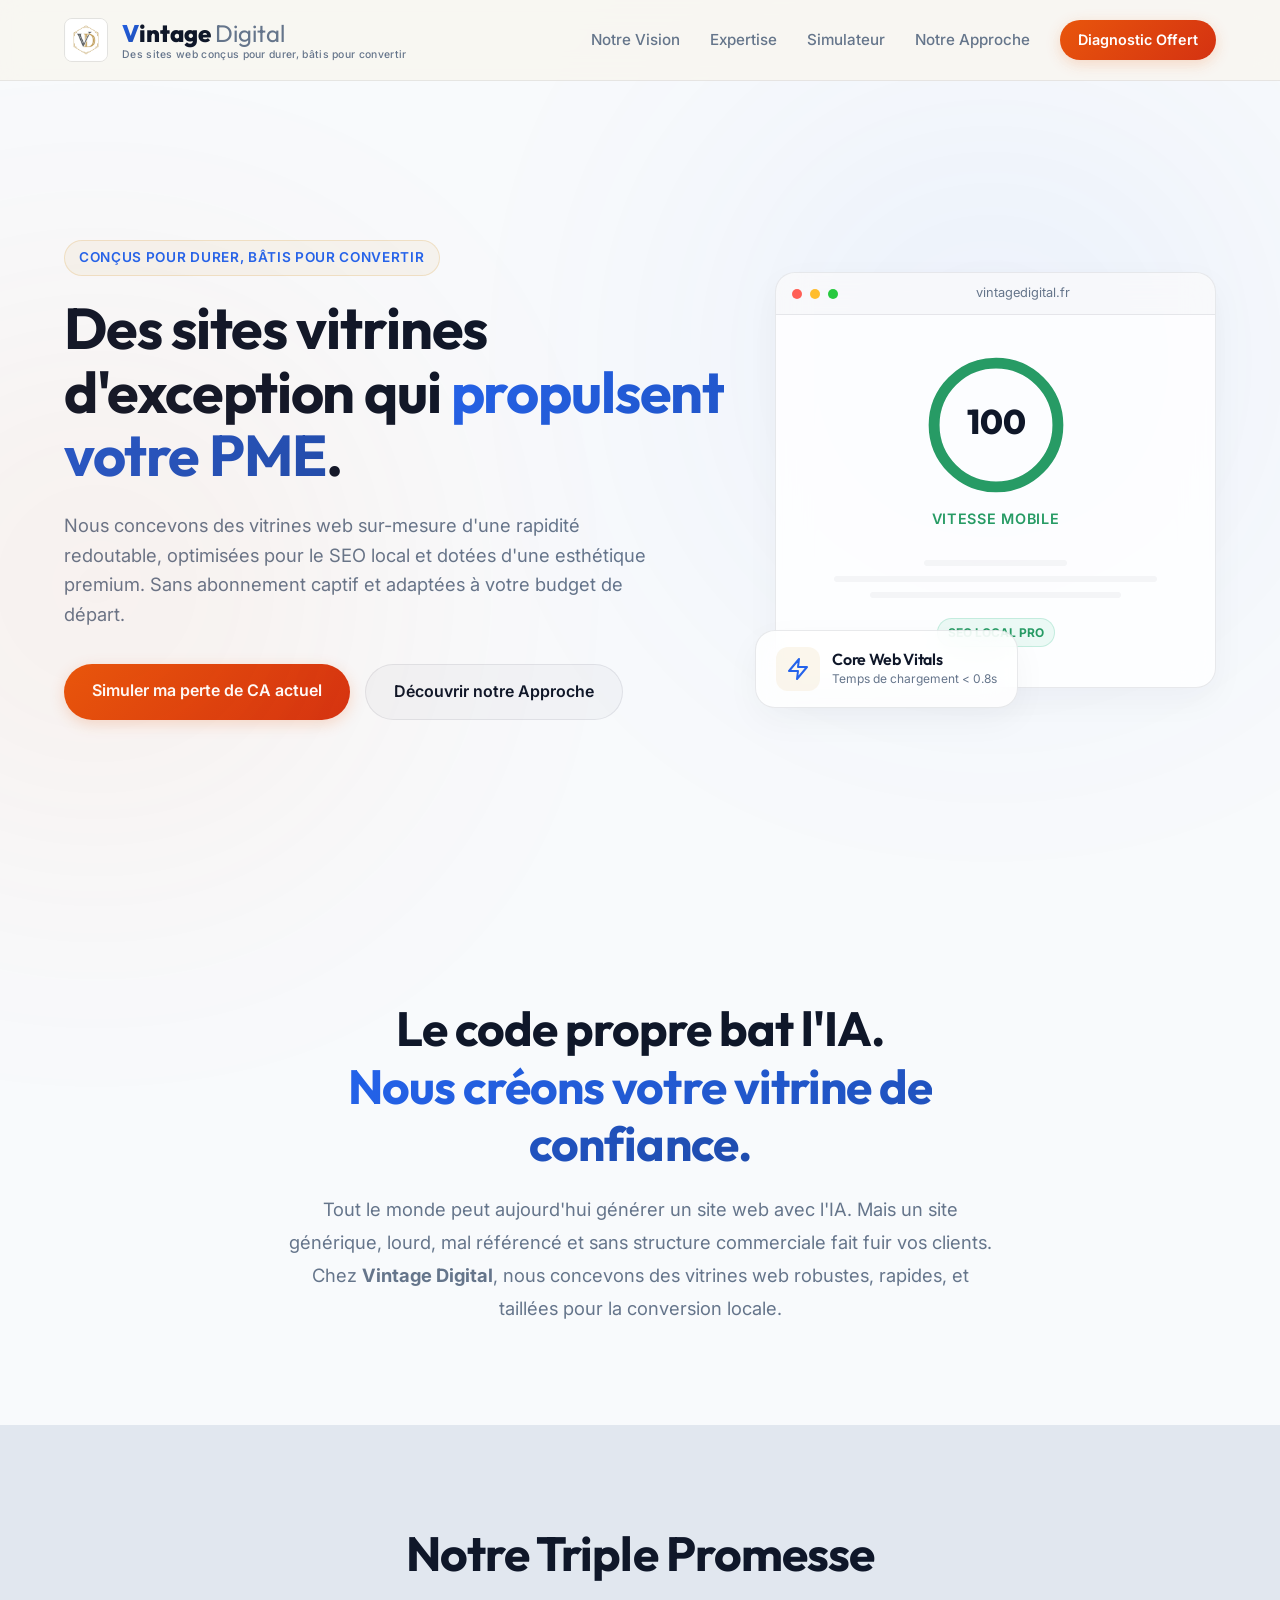
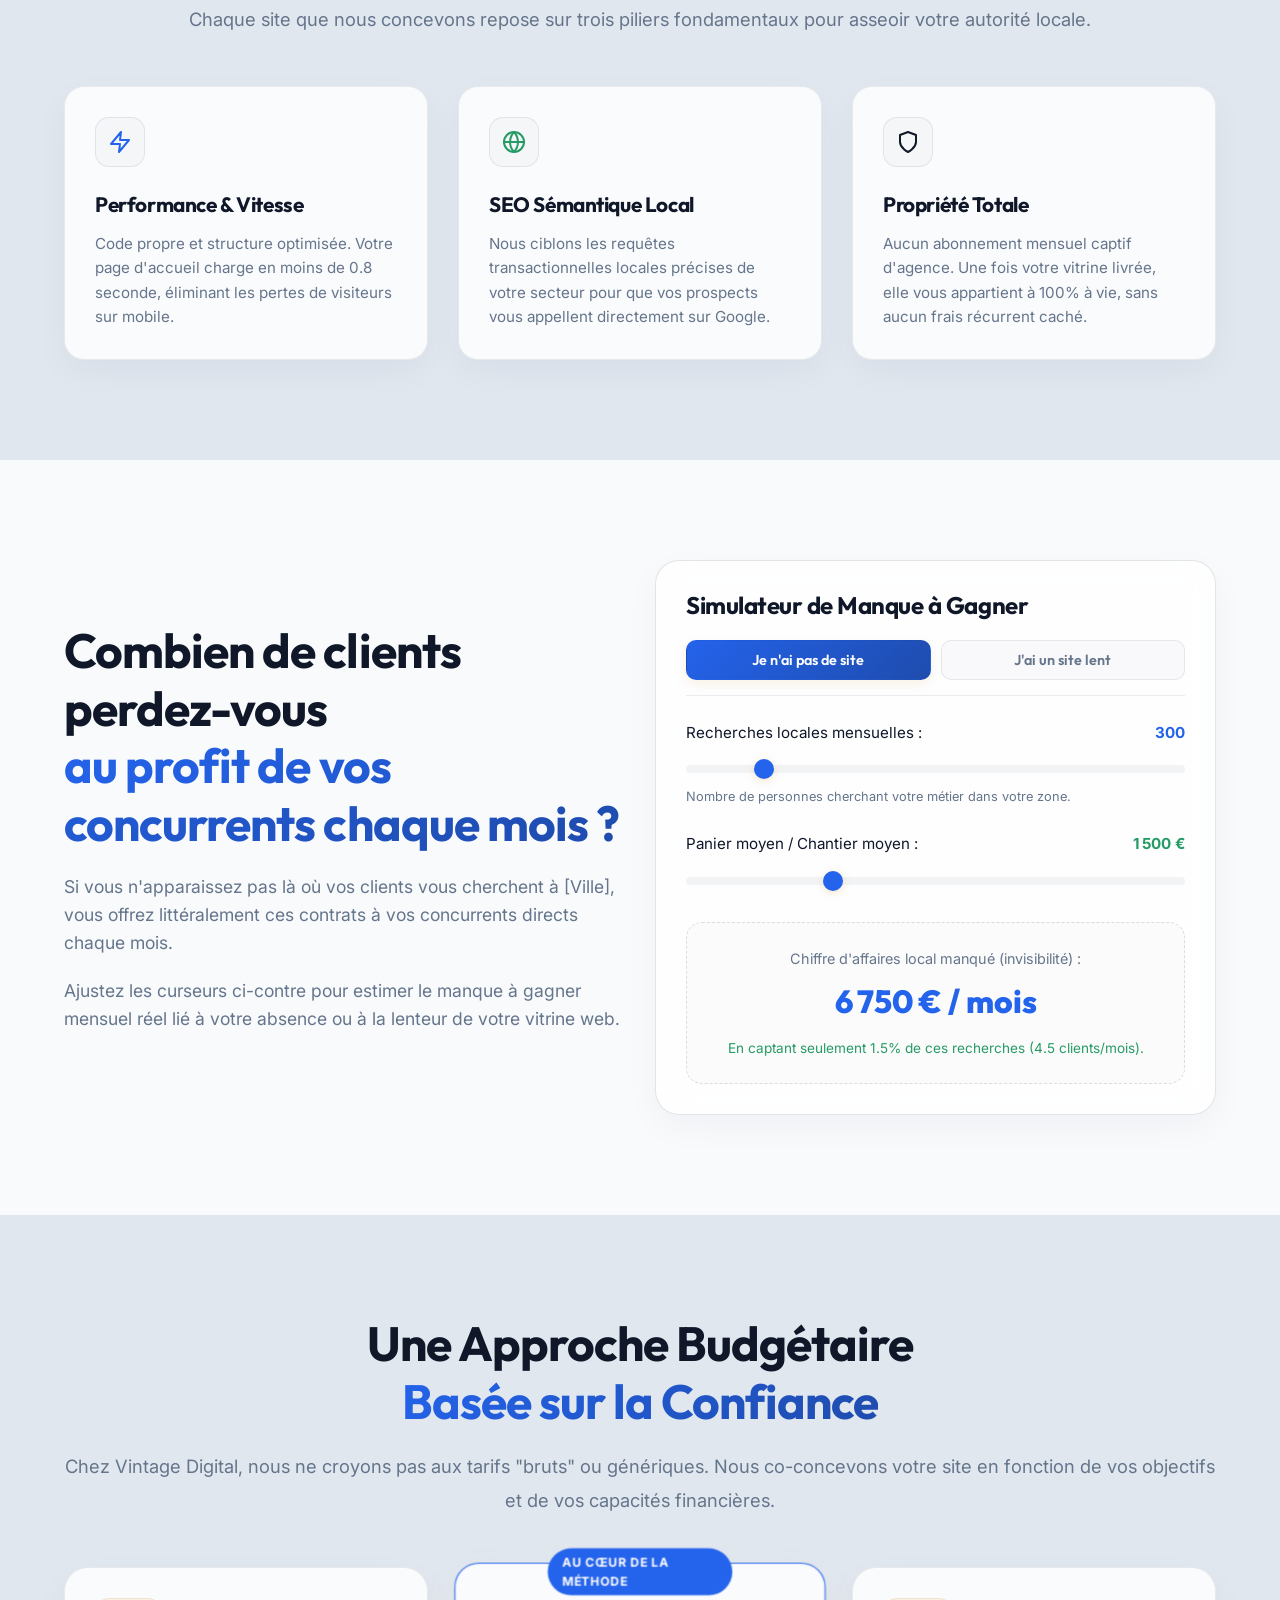
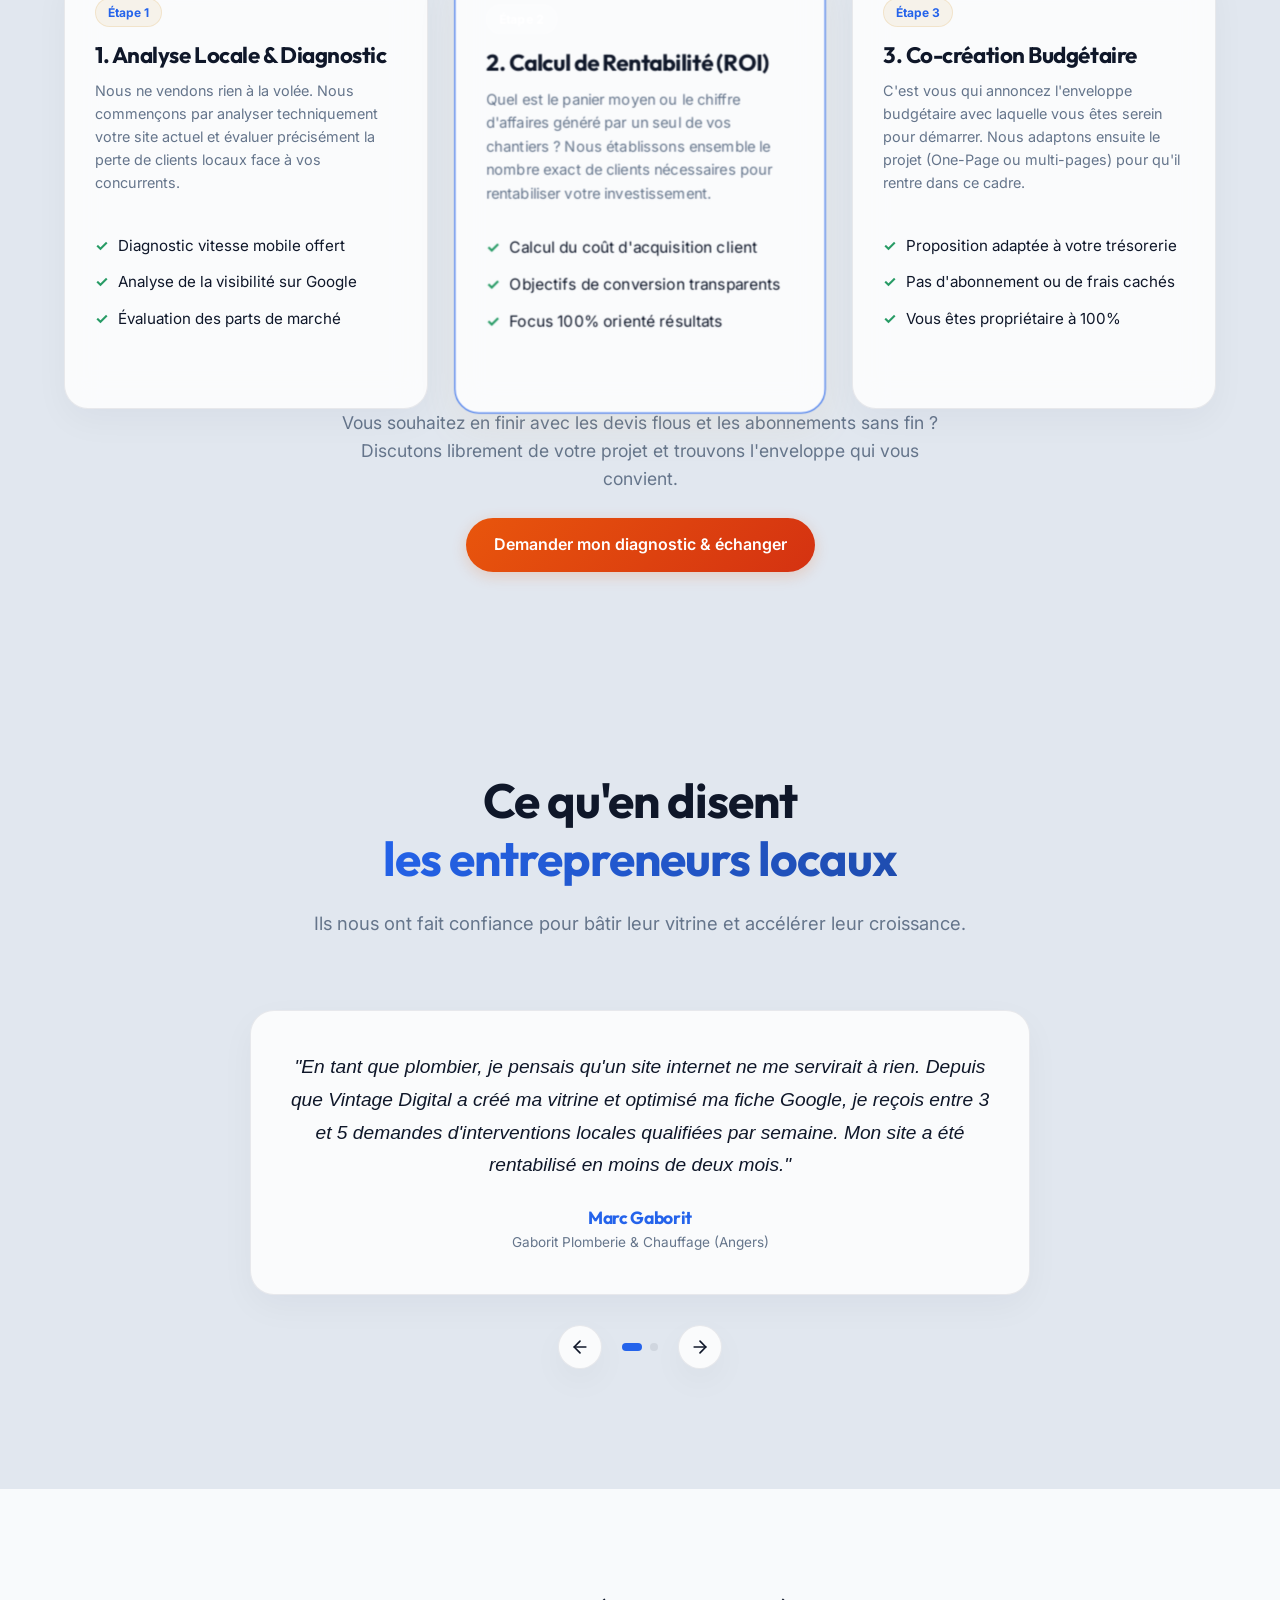
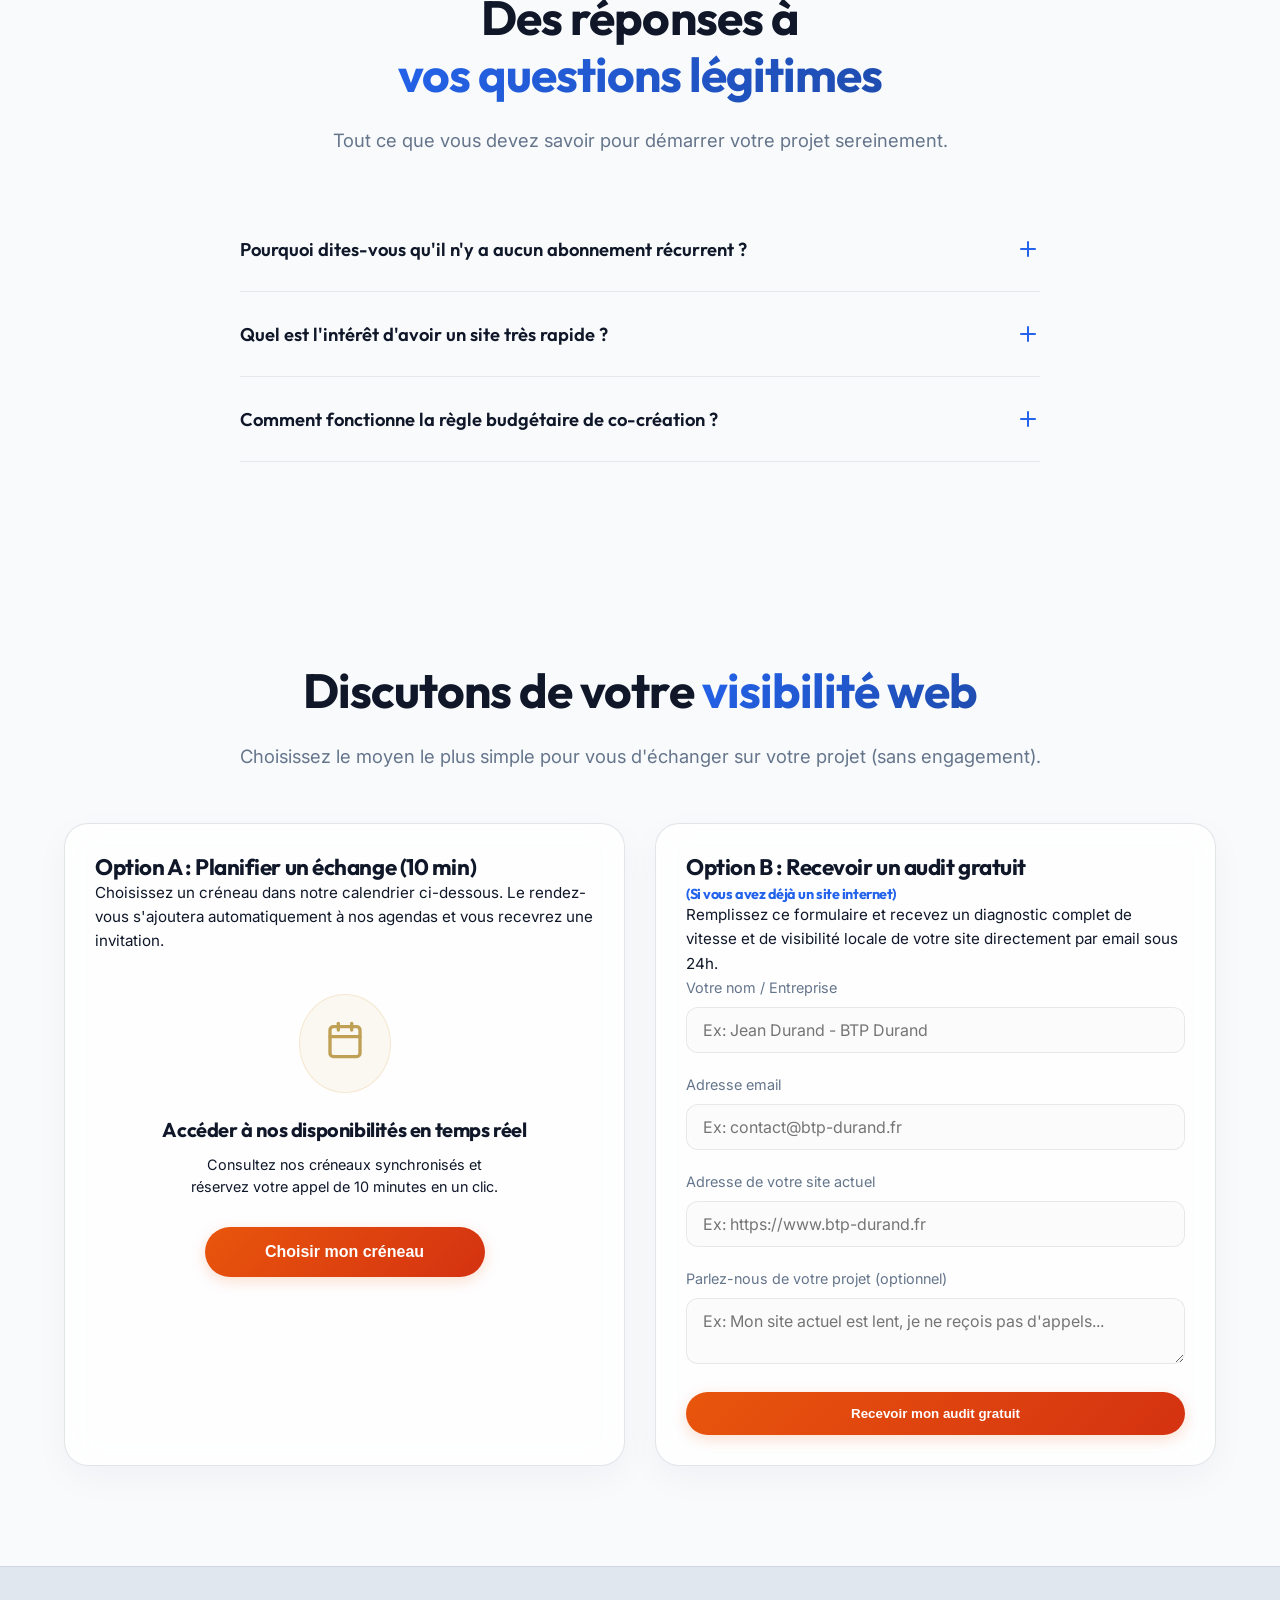
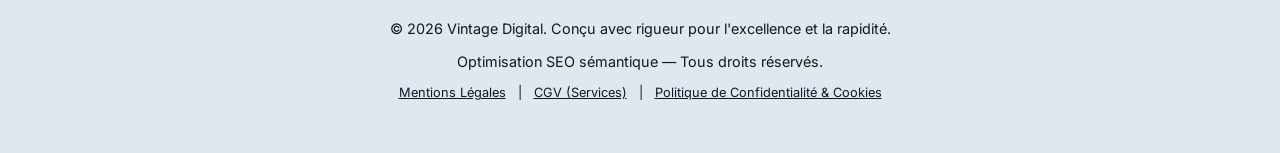
==== commit 4546bb9f: "Pivot branding to Tech-Artisan theme (Cobalt & Orange) and add FAQ & Testimonial components" ====
--- a/index.html
+++ b/index.html
@@ -274,6 +274,97 @@
                     Vous souhaitez en finir avec les devis flous et les abonnements sans fin ? Discutons librement de votre projet et trouvons l'enveloppe qui vous convient.
                 </p>
                 <a href="#contact" class="btn-wow">Demander mon diagnostic & échanger</a>
+            </div>
+        </div>
+    </section>
+
+    <!-- Testimonials Section -->
+    <section id="testimonials" class="section bg-alt testimonials-section">
+        <div class="container">
+            <div class="text-center mb-50">
+                <h2 class="section-title">Ce qu'en disent <br><span class="gradient-text">les entrepreneurs locaux</span></h2>
+                <p class="section-subtitle">Ils nous ont fait confiance pour bâtir leur vitrine et accélérer leur croissance.</p>
+            </div>
+            
+            <div class="testimonials-container">
+                <div class="testimonial-track">
+                    <!-- Slide 1 -->
+                    <div class="testimonial-slide active">
+                        <div class="testimonial-card">
+                            <p class="testimonial-quote">
+                                "En tant que plombier, je pensais qu'un site internet ne me servirait à rien. Depuis que Vintage Digital a créé ma vitrine et optimisé ma fiche Google, je reçois entre 3 et 5 demandes d'interventions locales qualifiées par semaine. Mon site a été rentabilisé en moins de deux mois."
+                            </p>
+                            <h4 class="testimonial-author">Marc Gaborit</h4>
+                            <p class="testimonial-company">Gaborit Plomberie & Chauffage (Angers)</p>
+                        </div>
+                    </div>
+                    <!-- Slide 2 -->
+                    <div class="testimonial-slide">
+                        <div class="testimonial-card">
+                            <p class="testimonial-quote">
+                                "Je voulais un site rapide et propre, sans payer d'abonnement mensuel à une agence. Vintage Digital a conçu notre vitrine sur-mesure. La page charge instantanément sur mobile et nous sommes passés en première page sur nos mots-clés de chantiers à Rochefort-sur-Loire."
+                            </p>
+                            <h4 class="testimonial-author">Jean Durand</h4>
+                            <p class="testimonial-company">Durand & Fils Rénovation (Rochefort)</p>
+                        </div>
+                    </div>
+                </div>
+                
+                <div class="carousel-controls">
+                    <button class="carousel-btn" id="prev-testimonial" aria-label="Témoignage précédent">
+                        <svg width="20" height="20" viewBox="0 0 24 24" fill="none" stroke="currentColor" stroke-width="2" stroke-linecap="round" stroke-linejoin="round"><line x1="19" y1="12" x2="5" y2="12"></line><polyline points="12 19 5 12 12 5"></polyline></svg>
+                    </button>
+                    <div class="carousel-dots">
+                        <span class="carousel-dot active"></span>
+                        <span class="carousel-dot"></span>
+                    </div>
+                    <button class="carousel-btn" id="next-testimonial" aria-label="Témoignage suivant">
+                        <svg width="20" height="20" viewBox="0 0 24 24" fill="none" stroke="currentColor" stroke-width="2" stroke-linecap="round" stroke-linejoin="round"><line x1="5" y1="12" x2="19" y2="12"></line><polyline points="12 5 19 12 12 19"></polyline></svg>
+                    </button>
+                </div>
+            </div>
+        </div>
+    </section>
+
+    <!-- FAQ Section -->
+    <section id="faq" class="section">
+        <div class="container">
+            <div class="text-center mb-50">
+                <h2 class="section-title">Des réponses à <br><span class="gradient-text">vos questions légitimes</span></h2>
+                <p class="section-subtitle">Tout ce que vous devez savoir pour démarrer votre projet sereinement.</p>
+            </div>
+            
+            <div class="faq-container">
+                <!-- Item 1 -->
+                <div class="faq-item">
+                    <button class="faq-question">
+                        <span>Pourquoi dites-vous qu'il n'y a aucun abonnement récurrent ?</span>
+                        <svg width="24" height="24" viewBox="0 0 24 24" fill="none" stroke="currentColor" stroke-width="2" stroke-linecap="round" stroke-linejoin="round" class="faq-icon"><line x1="12" y1="5" x2="12" y2="19"></line><line x1="5" y1="12" x2="19" y2="12"></line></svg>
+                    </button>
+                    <div class="faq-answer">
+                        <p>Contrairement aux agences traditionnelles qui vous louent un site internet avec un abonnement obligatoire de 100 € à 200 € par mois, nous vous facturons uniquement la création. Une fois livré, le site vous appartient à 100 % à vie. L'hébergement de nos technologies statiques est entièrement gratuit sur des plateformes comme GitHub Pages, éliminant tout coût récurrent caché.</p>
+                    </div>
+                </div>
+                <!-- Item 2 -->
+                <div class="faq-item">
+                    <button class="faq-question">
+                        <span>Quel est l'intérêt d'avoir un site très rapide ?</span>
+                        <svg width="24" height="24" viewBox="0 0 24 24" fill="none" stroke="currentColor" stroke-width="2" stroke-linecap="round" stroke-linejoin="round" class="faq-icon"><line x1="12" y1="5" x2="12" y2="19"></line><line x1="5" y1="12" x2="19" y2="12"></line></svg>
+                    </button>
+                    <div class="faq-answer">
+                        <p>Plus de 50 % des utilisateurs sur mobile quittent une page si elle met plus de 3 secondes à charger. Un site ultra-rapide (moins de 0.8 seconde) sécurise vos visiteurs et augmente considérablement le nombre d'appels. De plus, Google favorise énormément la vitesse (Core Web Vitals) pour le classement dans les résultats de recherche locaux.</p>
+                    </div>
+                </div>
+                <!-- Item 3 -->
+                <div class="faq-item">
+                    <button class="faq-question">
+                        <span>Comment fonctionne la règle budgétaire de co-création ?</span>
+                        <svg width="24" height="24" viewBox="0 0 24 24" fill="none" stroke="currentColor" stroke-width="2" stroke-linecap="round" stroke-linejoin="round" class="faq-icon"><line x1="12" y1="5" x2="12" y2="19"></line><line x1="5" y1="12" x2="19" y2="12"></line></svg>
+                    </button>
+                    <div class="faq-answer">
+                        <p>Nous pensons qu'un bon investissement doit correspondre à vos capacités de trésorerie. Lors de notre échange, vous nous indiquez le budget de départ avec lequel vous êtes à l'aise. Nous concevons ensuite la structure (One-Page percutant, ou multi-pages plus complet) pour respecter cette enveloppe sans jamais faire de compromis sur la qualité technique et le SEO.</p>
+                    </div>
+                </div>
             </div>
         </div>
     </section>
@@ -332,7 +423,7 @@
                       Cal("ui", {
                         styles: {
                           branding: {
-                            brandColor: "#bfa054"
+                            brandColor: "#2563eb"
                           }
                         }
                       });
--- a/index.css
+++ b/index.css
@@ -3,27 +3,31 @@
 ------------------------------------------------------- */
 
 :root {
-    /* Color Tokens (HSL) - High-End Light Theme */
-    --bg-main: hsl(40, 30%, 96%);      /* Crème de soie - Lumineux, chaleureux et rassurant */
-    --bg-alt: hsl(40, 20%, 92%);       /* Sable doux pour les démarcations */
-    --text-primary: hsl(220, 20%, 15%); /* Gris ardoise de luxe pour une lisibilité parfaite */
-    --text-muted: hsl(220, 12%, 45%);   /* Gris ardoise atténué */
+    /* Color Tokens (HSL) - Tech-Artisan Premium Light Theme */
+    --bg-main: hsl(210, 40%, 98%);      /* Blanc de Glace / Ice White */
+    --bg-alt: hsl(214, 32%, 91%);       /* Gris Aluminium / Aluminum Gray */
+    --text-primary: hsl(222, 47%, 11%); /* Bleu Obsidienne / Obsidian Blue */
+    --text-muted: hsl(215, 16%, 47%);   /* Gris d'Acier atténué */
     
-    --color-gold: hsl(38, 55%, 48%);    /* Or chaud brossé de prestige */
-    --color-emerald: hsl(152, 60%, 38%); /* Vert Menthe - Performance / Succès */
-    --color-slate-dark: hsl(220, 25%, 12%);
+    --color-gold: hsl(221, 83%, 53%);    /* Bleu Cobalt (anciennement color-gold pour compatibilité de classes, mais bleu désormais) */
+    --color-orange: hsl(20, 90%, 48%);  /* Orange Ambre pour les actions */
+    --color-emerald: hsl(152, 60%, 38%); /* Vert Menthe - Vitesse / Validation */
+    --color-slate-dark: hsl(222, 47%, 11%);
     
-    --accent-gradient: linear-gradient(135deg, var(--color-gold) 0%, hsl(20, 50%, 42%) 100%); /* Or à Bronze */
-    --accent-gradient-hover: linear-gradient(135deg, hsl(38, 65%, 52%) 0%, hsl(20, 60%, 46%) 100%);
+    --accent-gradient: linear-gradient(135deg, var(--color-gold) 0%, hsl(221, 70%, 40%) 100%); /* Dégradé de Bleus Cobalt */
+    --accent-gradient-hover: linear-gradient(135deg, hsl(221, 90%, 60%) 0%, hsl(221, 80%, 45%) 100%);
     
+    --orange-gradient: linear-gradient(135deg, var(--color-orange) 0%, hsl(10, 85%, 45%) 100%); /* Dégradé Orange Ambre */
+    --orange-gradient-hover: linear-gradient(135deg, hsl(20, 95%, 55%) 0%, hsl(10, 90%, 50%) 100%);
+
     /* Spacing & Layout Tokens */
     --font-heading: 'Outfit', sans-serif;
     --font-body: 'Inter', sans-serif;
     
     /* Glossy Light Glassmorphism */
-    --glass-bg: rgba(255, 255, 255, 0.75);
-    --glass-border: rgba(30, 41, 59, 0.08);
-    --glass-shadow: 0 12px 35px 0 rgba(30, 41, 59, 0.05);
+    --glass-bg: rgba(255, 255, 255, 0.82);
+    --glass-border: rgba(15, 23, 42, 0.08);
+    --glass-shadow: 0 12px 35px 0 rgba(15, 23, 42, 0.04);
 }
 
 /* Reset & Base Styles */
@@ -94,7 +98,7 @@
 .orb-2 {
     top: 40%;
     left: -10%;
-    background-color: var(--color-gold);
+    background-color: var(--color-orange);
 }
 
 /* Helper spacing utility */
@@ -176,7 +180,7 @@
 
 /* Buttons */
 .btn-wow {
-    background: var(--accent-gradient);
+    background: var(--orange-gradient);
     color: #ffffff;
     font-weight: 600;
     padding: 14px 28px;
@@ -185,12 +189,12 @@
     cursor: pointer;
     display: inline-block;
     transition: transform 0.2s ease, box-shadow 0.2s ease;
-    box-shadow: 0 4px 15px rgba(217, 167, 74, 0.2);
+    box-shadow: 0 4px 15px rgba(234, 88, 12, 0.2);
 }
 
 .btn-wow:hover {
     transform: translateY(-2px);
-    box-shadow: 0 8px 25px rgba(217, 167, 74, 0.35);
+    box-shadow: 0 8px 25px rgba(234, 88, 12, 0.35);
 }
 
 .btn-wow:active {
@@ -970,3 +974,178 @@
     background-color: var(--bg-alt);
     font-size: 0.9rem;
 }
+
+/* ----------------------------------------------------
+   FAQ SECTION (ACCORDIONS)
+------------------------------------------------------- */
+
+.faq-container {
+    max-width: 800px;
+    margin: 0 auto;
+}
+
+.faq-item {
+    border-bottom: 1px solid var(--glass-border);
+    padding: 20px 0;
+}
+
+.faq-question {
+    display: flex;
+    justify-content: space-between;
+    align-items: center;
+    width: 100%;
+    background: none;
+    border: none;
+    text-align: left;
+    font-family: var(--font-heading);
+    font-size: 1.15rem;
+    font-weight: 600;
+    color: var(--color-slate-dark);
+    cursor: pointer;
+    padding: 10px 0;
+    transition: color 0.3s ease;
+}
+
+.faq-question:hover {
+    color: var(--color-gold);
+}
+
+.faq-answer {
+    max-height: 0;
+    overflow: hidden;
+    transition: max-height 0.3s ease-out, padding 0.3s ease;
+    color: var(--text-muted);
+    font-size: 0.95rem;
+    line-height: 1.6;
+    padding-right: 30px;
+}
+
+.faq-item.active .faq-answer {
+    padding-top: 10px;
+    padding-bottom: 10px;
+}
+
+.faq-icon {
+    transition: transform 0.3s ease;
+    color: var(--color-gold);
+}
+
+.faq-item.active .faq-icon {
+    transform: rotate(45deg);
+}
+
+/* ----------------------------------------------------
+   TESTIMONIALS (CAROUSEL)
+------------------------------------------------------- */
+
+.testimonials-section {
+    position: relative;
+    overflow: hidden;
+}
+
+.testimonials-container {
+    max-width: 800px;
+    margin: 0 auto;
+    position: relative;
+    padding: 20px 0;
+}
+
+.testimonial-track {
+    display: flex;
+    transition: transform 0.5s cubic-bezier(0.4, 0, 0.2, 1);
+    width: 100%;
+}
+
+.testimonial-slide {
+    min-width: 100%;
+    opacity: 0;
+    transition: opacity 0.5s ease;
+    padding: 0 10px;
+}
+
+.testimonial-slide.active {
+    opacity: 1;
+}
+
+.testimonial-card {
+    text-align: center;
+    padding: 40px 30px;
+    background: var(--glass-bg);
+    border: 1px solid var(--glass-border);
+    border-radius: 24px;
+    box-shadow: var(--glass-shadow);
+}
+
+.testimonial-quote {
+    font-family: var(--font-body);
+    font-size: 1.2rem;
+    font-style: italic;
+    color: var(--color-slate-dark);
+    line-height: 1.7;
+    margin-bottom: 25px;
+    position: relative;
+}
+
+.testimonial-author {
+    font-family: var(--font-heading);
+    font-weight: 700;
+    font-size: 1.1rem;
+    color: var(--color-gold);
+}
+
+.testimonial-company {
+    font-size: 0.85rem;
+    color: var(--text-muted);
+    margin-top: 4px;
+}
+
+.carousel-controls {
+    display: flex;
+    justify-content: center;
+    align-items: center;
+    gap: 20px;
+    margin-top: 30px;
+}
+
+.carousel-btn {
+    background: var(--glass-bg);
+    border: 1px solid var(--glass-border);
+    color: var(--color-slate-dark);
+    width: 44px;
+    height: 44px;
+    border-radius: 50%;
+    cursor: pointer;
+    display: flex;
+    align-items: center;
+    justify-content: center;
+    box-shadow: var(--glass-shadow);
+    transition: all 0.2s ease;
+}
+
+.carousel-btn:hover {
+    background: var(--color-gold);
+    color: #ffffff;
+    border-color: transparent;
+    transform: scale(1.05);
+}
+
+.carousel-dots {
+    display: flex;
+    gap: 8px;
+}
+
+.carousel-dot {
+    width: 8px;
+    height: 8px;
+    border-radius: 50%;
+    background: var(--glass-border);
+    cursor: pointer;
+    transition: all 0.3s ease;
+}
+
+.carousel-dot.active {
+    background: var(--color-gold);
+    width: 20px;
+    border-radius: 99px;
+}
+
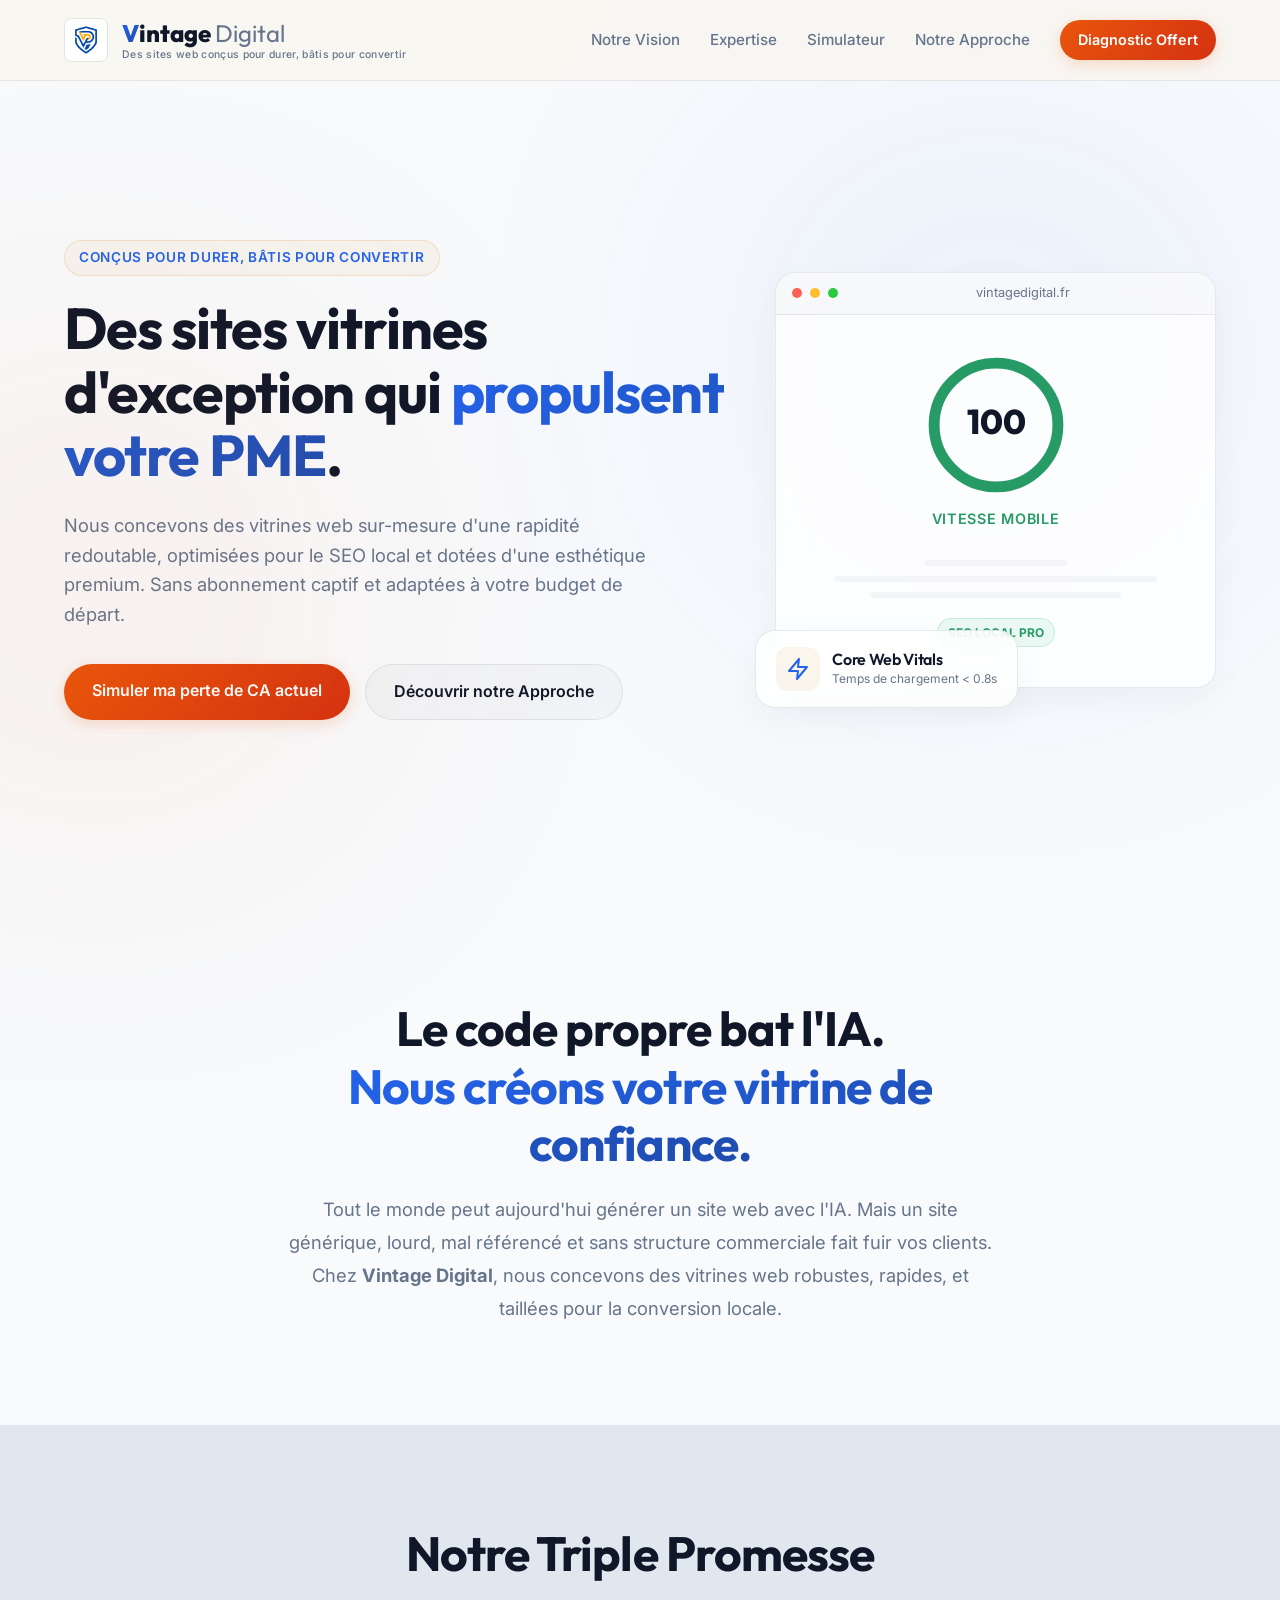
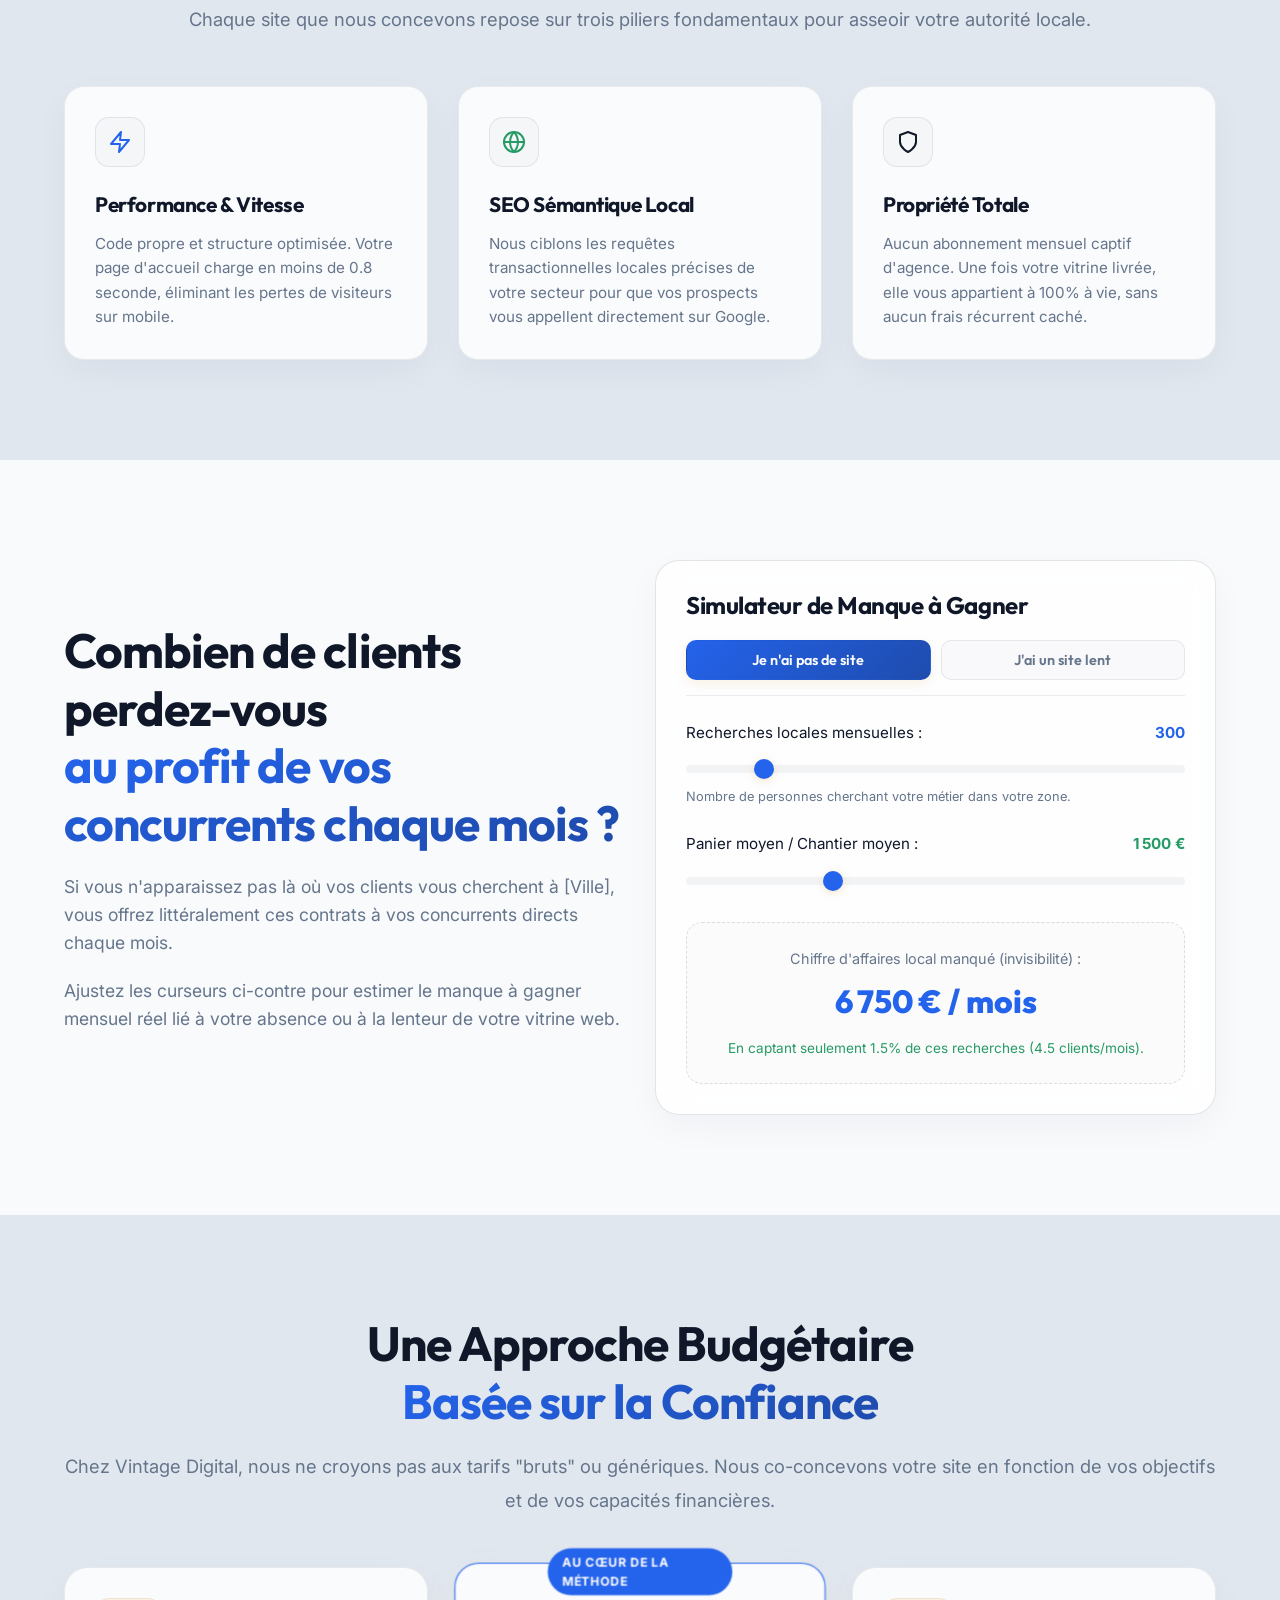
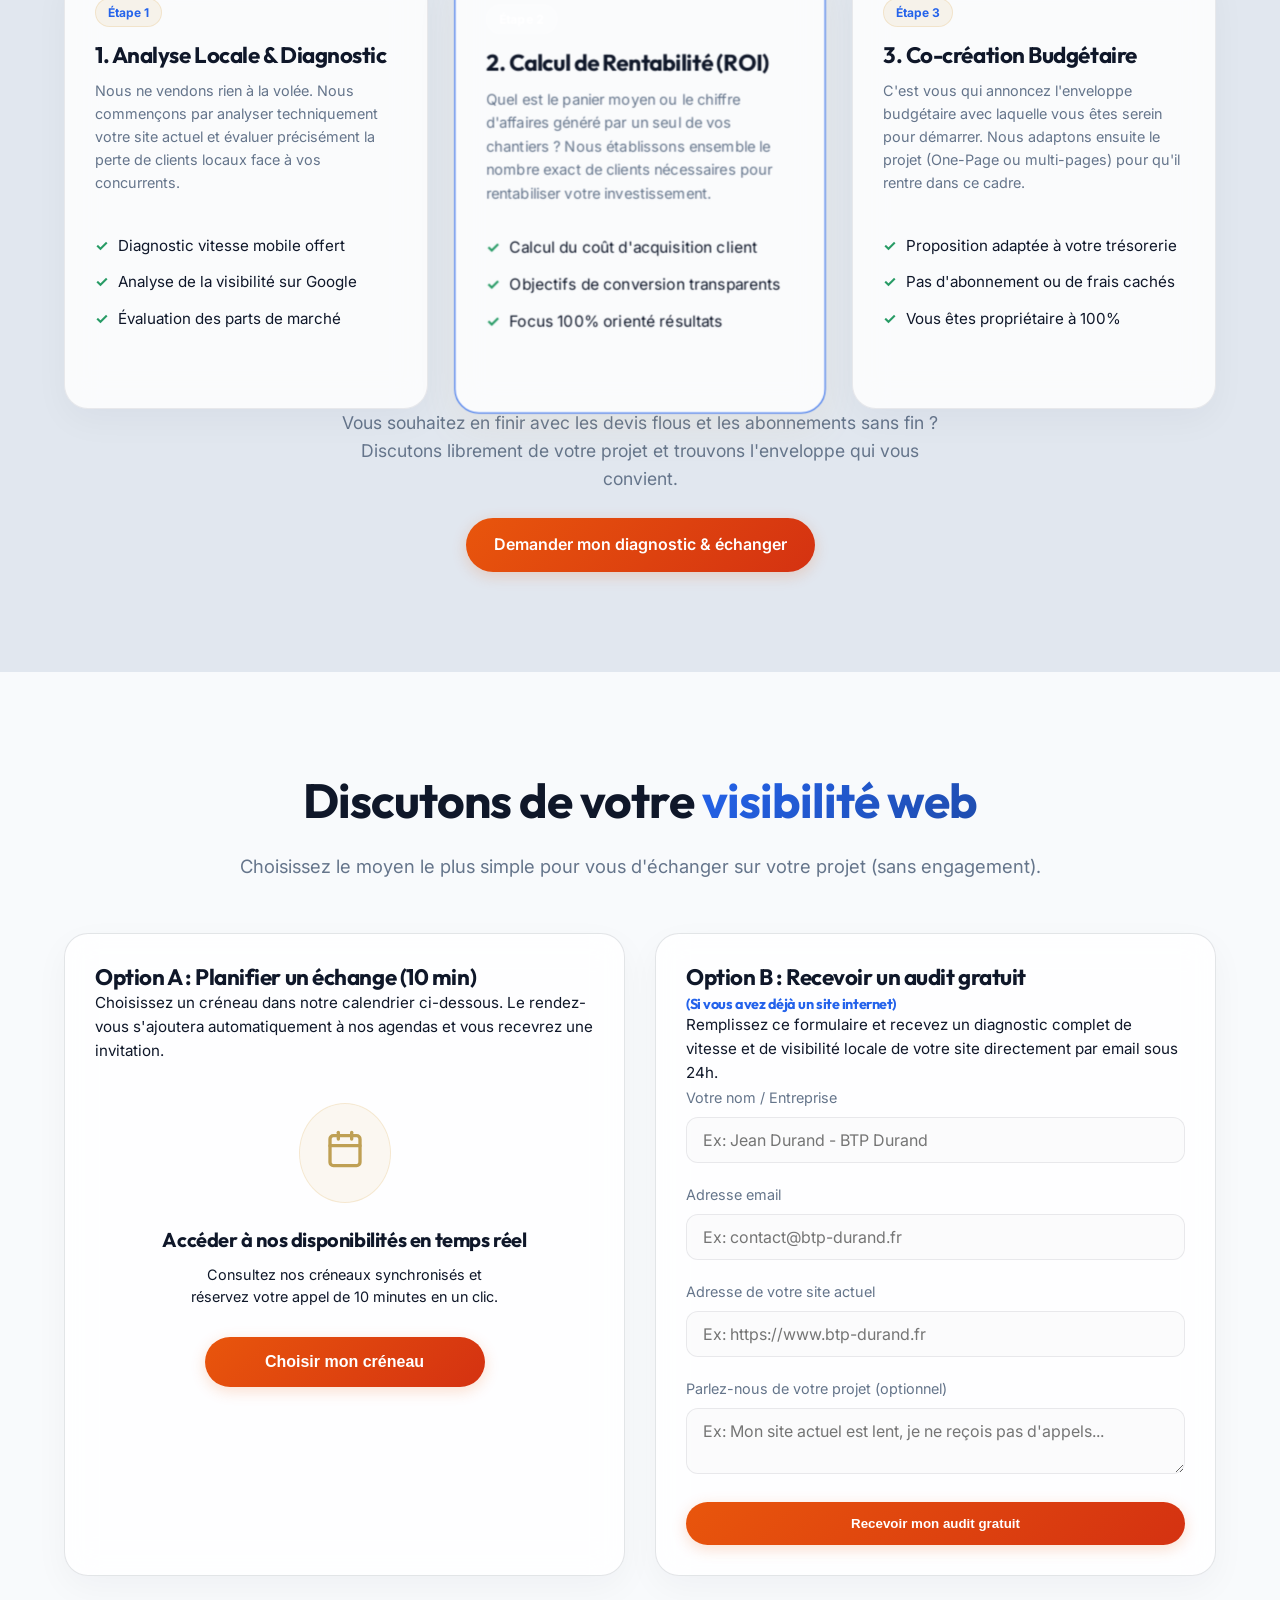
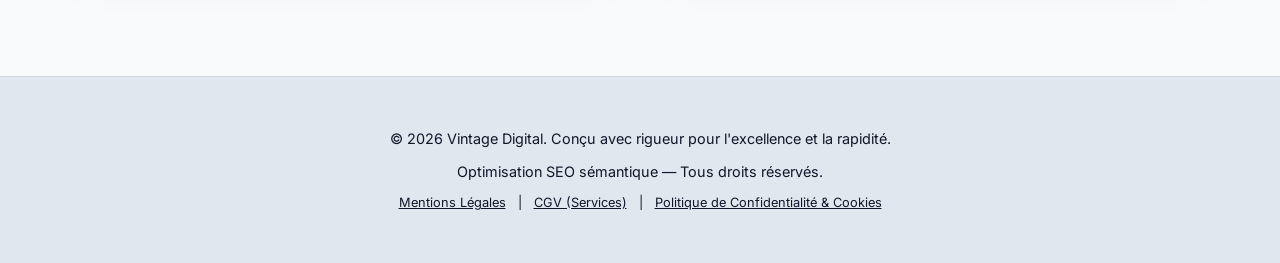
==== commit 63fa5b11: "clean: remove testimonials slider and faq sections" ====
--- a/index.html
+++ b/index.html
@@ -278,96 +278,6 @@
         </div>
     </section>
 
-    <!-- Testimonials Section -->
-    <section id="testimonials" class="section bg-alt testimonials-section">
-        <div class="container">
-            <div class="text-center mb-50">
-                <h2 class="section-title">Ce qu'en disent <br><span class="gradient-text">les entrepreneurs locaux</span></h2>
-                <p class="section-subtitle">Ils nous ont fait confiance pour bâtir leur vitrine et accélérer leur croissance.</p>
-            </div>
-            
-            <div class="testimonials-container">
-                <div class="testimonial-track">
-                    <!-- Slide 1 -->
-                    <div class="testimonial-slide active">
-                        <div class="testimonial-card">
-                            <p class="testimonial-quote">
-                                "En tant que plombier, je pensais qu'un site internet ne me servirait à rien. Depuis que Vintage Digital a créé ma vitrine et optimisé ma fiche Google, je reçois entre 3 et 5 demandes d'interventions locales qualifiées par semaine. Mon site a été rentabilisé en moins de deux mois."
-                            </p>
-                            <h4 class="testimonial-author">Marc Gaborit</h4>
-                            <p class="testimonial-company">Gaborit Plomberie & Chauffage (Angers)</p>
-                        </div>
-                    </div>
-                    <!-- Slide 2 -->
-                    <div class="testimonial-slide">
-                        <div class="testimonial-card">
-                            <p class="testimonial-quote">
-                                "Je voulais un site rapide et propre, sans payer d'abonnement mensuel à une agence. Vintage Digital a conçu notre vitrine sur-mesure. La page charge instantanément sur mobile et nous sommes passés en première page sur nos mots-clés de chantiers à Rochefort-sur-Loire."
-                            </p>
-                            <h4 class="testimonial-author">Jean Durand</h4>
-                            <p class="testimonial-company">Durand & Fils Rénovation (Rochefort)</p>
-                        </div>
-                    </div>
-                </div>
-                
-                <div class="carousel-controls">
-                    <button class="carousel-btn" id="prev-testimonial" aria-label="Témoignage précédent">
-                        <svg width="20" height="20" viewBox="0 0 24 24" fill="none" stroke="currentColor" stroke-width="2" stroke-linecap="round" stroke-linejoin="round"><line x1="19" y1="12" x2="5" y2="12"></line><polyline points="12 19 5 12 12 5"></polyline></svg>
-                    </button>
-                    <div class="carousel-dots">
-                        <span class="carousel-dot active"></span>
-                        <span class="carousel-dot"></span>
-                    </div>
-                    <button class="carousel-btn" id="next-testimonial" aria-label="Témoignage suivant">
-                        <svg width="20" height="20" viewBox="0 0 24 24" fill="none" stroke="currentColor" stroke-width="2" stroke-linecap="round" stroke-linejoin="round"><line x1="5" y1="12" x2="19" y2="12"></line><polyline points="12 5 19 12 12 19"></polyline></svg>
-                    </button>
-                </div>
-            </div>
-        </div>
-    </section>
-
-    <!-- FAQ Section -->
-    <section id="faq" class="section">
-        <div class="container">
-            <div class="text-center mb-50">
-                <h2 class="section-title">Des réponses à <br><span class="gradient-text">vos questions légitimes</span></h2>
-                <p class="section-subtitle">Tout ce que vous devez savoir pour démarrer votre projet sereinement.</p>
-            </div>
-            
-            <div class="faq-container">
-                <!-- Item 1 -->
-                <div class="faq-item">
-                    <button class="faq-question">
-                        <span>Pourquoi dites-vous qu'il n'y a aucun abonnement récurrent ?</span>
-                        <svg width="24" height="24" viewBox="0 0 24 24" fill="none" stroke="currentColor" stroke-width="2" stroke-linecap="round" stroke-linejoin="round" class="faq-icon"><line x1="12" y1="5" x2="12" y2="19"></line><line x1="5" y1="12" x2="19" y2="12"></line></svg>
-                    </button>
-                    <div class="faq-answer">
-                        <p>Contrairement aux agences traditionnelles qui vous louent un site internet avec un abonnement obligatoire de 100 € à 200 € par mois, nous vous facturons uniquement la création. Une fois livré, le site vous appartient à 100 % à vie. L'hébergement de nos technologies statiques est entièrement gratuit sur des plateformes comme GitHub Pages, éliminant tout coût récurrent caché.</p>
-                    </div>
-                </div>
-                <!-- Item 2 -->
-                <div class="faq-item">
-                    <button class="faq-question">
-                        <span>Quel est l'intérêt d'avoir un site très rapide ?</span>
-                        <svg width="24" height="24" viewBox="0 0 24 24" fill="none" stroke="currentColor" stroke-width="2" stroke-linecap="round" stroke-linejoin="round" class="faq-icon"><line x1="12" y1="5" x2="12" y2="19"></line><line x1="5" y1="12" x2="19" y2="12"></line></svg>
-                    </button>
-                    <div class="faq-answer">
-                        <p>Plus de 50 % des utilisateurs sur mobile quittent une page si elle met plus de 3 secondes à charger. Un site ultra-rapide (moins de 0.8 seconde) sécurise vos visiteurs et augmente considérablement le nombre d'appels. De plus, Google favorise énormément la vitesse (Core Web Vitals) pour le classement dans les résultats de recherche locaux.</p>
-                    </div>
-                </div>
-                <!-- Item 3 -->
-                <div class="faq-item">
-                    <button class="faq-question">
-                        <span>Comment fonctionne la règle budgétaire de co-création ?</span>
-                        <svg width="24" height="24" viewBox="0 0 24 24" fill="none" stroke="currentColor" stroke-width="2" stroke-linecap="round" stroke-linejoin="round" class="faq-icon"><line x1="12" y1="5" x2="12" y2="19"></line><line x1="5" y1="12" x2="19" y2="12"></line></svg>
-                    </button>
-                    <div class="faq-answer">
-                        <p>Nous pensons qu'un bon investissement doit correspondre à vos capacités de trésorerie. Lors de notre échange, vous nous indiquez le budget de départ avec lequel vous êtes à l'aise. Nous concevons ensuite la structure (One-Page percutant, ou multi-pages plus complet) pour respecter cette enveloppe sans jamais faire de compromis sur la qualité technique et le SEO.</p>
-                    </div>
-                </div>
-            </div>
-        </div>
-    </section>
 
     <!-- Contact Section -->
     <section id="contact" class="section">
--- a/index.css
+++ b/index.css
@@ -975,177 +975,3 @@
     font-size: 0.9rem;
 }
 
-/* ----------------------------------------------------
-   FAQ SECTION (ACCORDIONS)
-------------------------------------------------------- */
-
-.faq-container {
-    max-width: 800px;
-    margin: 0 auto;
-}
-
-.faq-item {
-    border-bottom: 1px solid var(--glass-border);
-    padding: 20px 0;
-}
-
-.faq-question {
-    display: flex;
-    justify-content: space-between;
-    align-items: center;
-    width: 100%;
-    background: none;
-    border: none;
-    text-align: left;
-    font-family: var(--font-heading);
-    font-size: 1.15rem;
-    font-weight: 600;
-    color: var(--color-slate-dark);
-    cursor: pointer;
-    padding: 10px 0;
-    transition: color 0.3s ease;
-}
-
-.faq-question:hover {
-    color: var(--color-gold);
-}
-
-.faq-answer {
-    max-height: 0;
-    overflow: hidden;
-    transition: max-height 0.3s ease-out, padding 0.3s ease;
-    color: var(--text-muted);
-    font-size: 0.95rem;
-    line-height: 1.6;
-    padding-right: 30px;
-}
-
-.faq-item.active .faq-answer {
-    padding-top: 10px;
-    padding-bottom: 10px;
-}
-
-.faq-icon {
-    transition: transform 0.3s ease;
-    color: var(--color-gold);
-}
-
-.faq-item.active .faq-icon {
-    transform: rotate(45deg);
-}
-
-/* ----------------------------------------------------
-   TESTIMONIALS (CAROUSEL)
-------------------------------------------------------- */
-
-.testimonials-section {
-    position: relative;
-    overflow: hidden;
-}
-
-.testimonials-container {
-    max-width: 800px;
-    margin: 0 auto;
-    position: relative;
-    padding: 20px 0;
-}
-
-.testimonial-track {
-    display: flex;
-    transition: transform 0.5s cubic-bezier(0.4, 0, 0.2, 1);
-    width: 100%;
-}
-
-.testimonial-slide {
-    min-width: 100%;
-    opacity: 0;
-    transition: opacity 0.5s ease;
-    padding: 0 10px;
-}
-
-.testimonial-slide.active {
-    opacity: 1;
-}
-
-.testimonial-card {
-    text-align: center;
-    padding: 40px 30px;
-    background: var(--glass-bg);
-    border: 1px solid var(--glass-border);
-    border-radius: 24px;
-    box-shadow: var(--glass-shadow);
-}
-
-.testimonial-quote {
-    font-family: var(--font-body);
-    font-size: 1.2rem;
-    font-style: italic;
-    color: var(--color-slate-dark);
-    line-height: 1.7;
-    margin-bottom: 25px;
-    position: relative;
-}
-
-.testimonial-author {
-    font-family: var(--font-heading);
-    font-weight: 700;
-    font-size: 1.1rem;
-    color: var(--color-gold);
-}
-
-.testimonial-company {
-    font-size: 0.85rem;
-    color: var(--text-muted);
-    margin-top: 4px;
-}
-
-.carousel-controls {
-    display: flex;
-    justify-content: center;
-    align-items: center;
-    gap: 20px;
-    margin-top: 30px;
-}
-
-.carousel-btn {
-    background: var(--glass-bg);
-    border: 1px solid var(--glass-border);
-    color: var(--color-slate-dark);
-    width: 44px;
-    height: 44px;
-    border-radius: 50%;
-    cursor: pointer;
-    display: flex;
-    align-items: center;
-    justify-content: center;
-    box-shadow: var(--glass-shadow);
-    transition: all 0.2s ease;
-}
-
-.carousel-btn:hover {
-    background: var(--color-gold);
-    color: #ffffff;
-    border-color: transparent;
-    transform: scale(1.05);
-}
-
-.carousel-dots {
-    display: flex;
-    gap: 8px;
-}
-
-.carousel-dot {
-    width: 8px;
-    height: 8px;
-    border-radius: 50%;
-    background: var(--glass-border);
-    cursor: pointer;
-    transition: all 0.3s ease;
-}
-
-.carousel-dot.active {
-    background: var(--color-gold);
-    width: 20px;
-    border-radius: 99px;
-}
-
